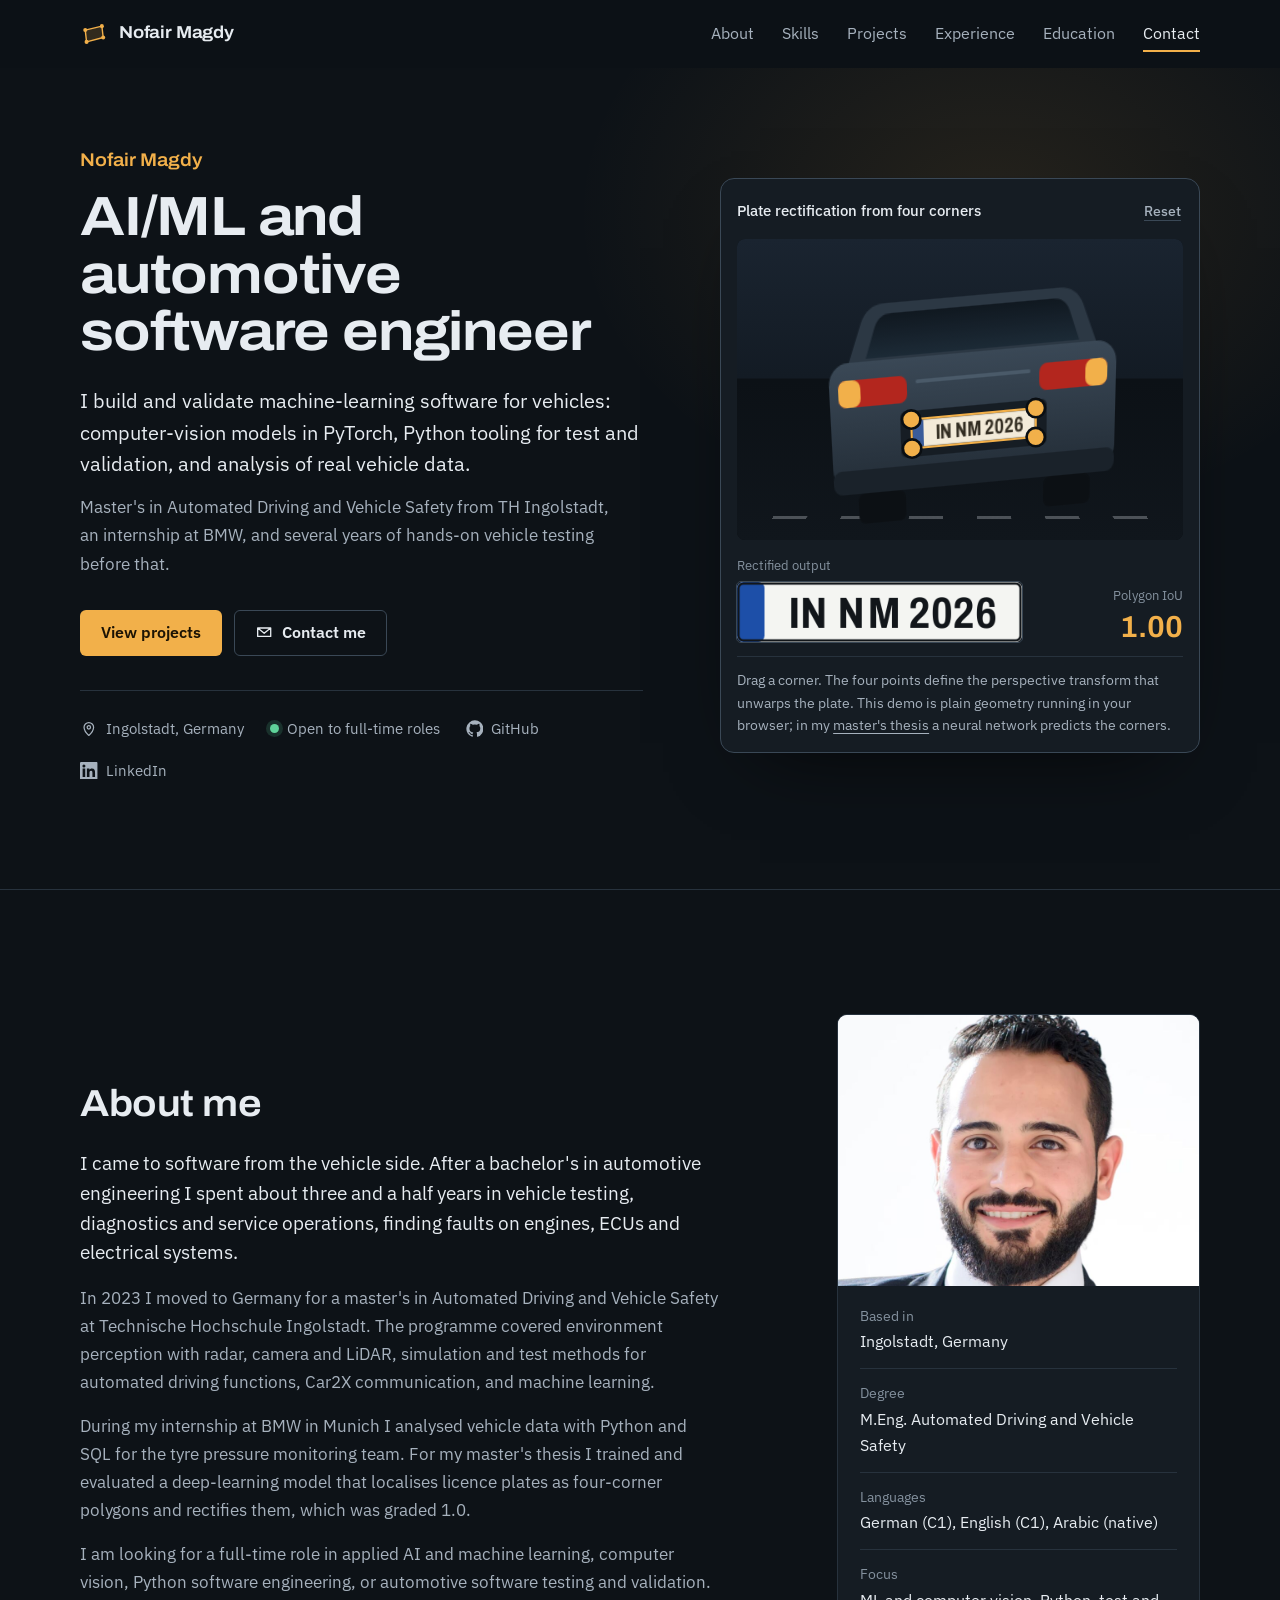
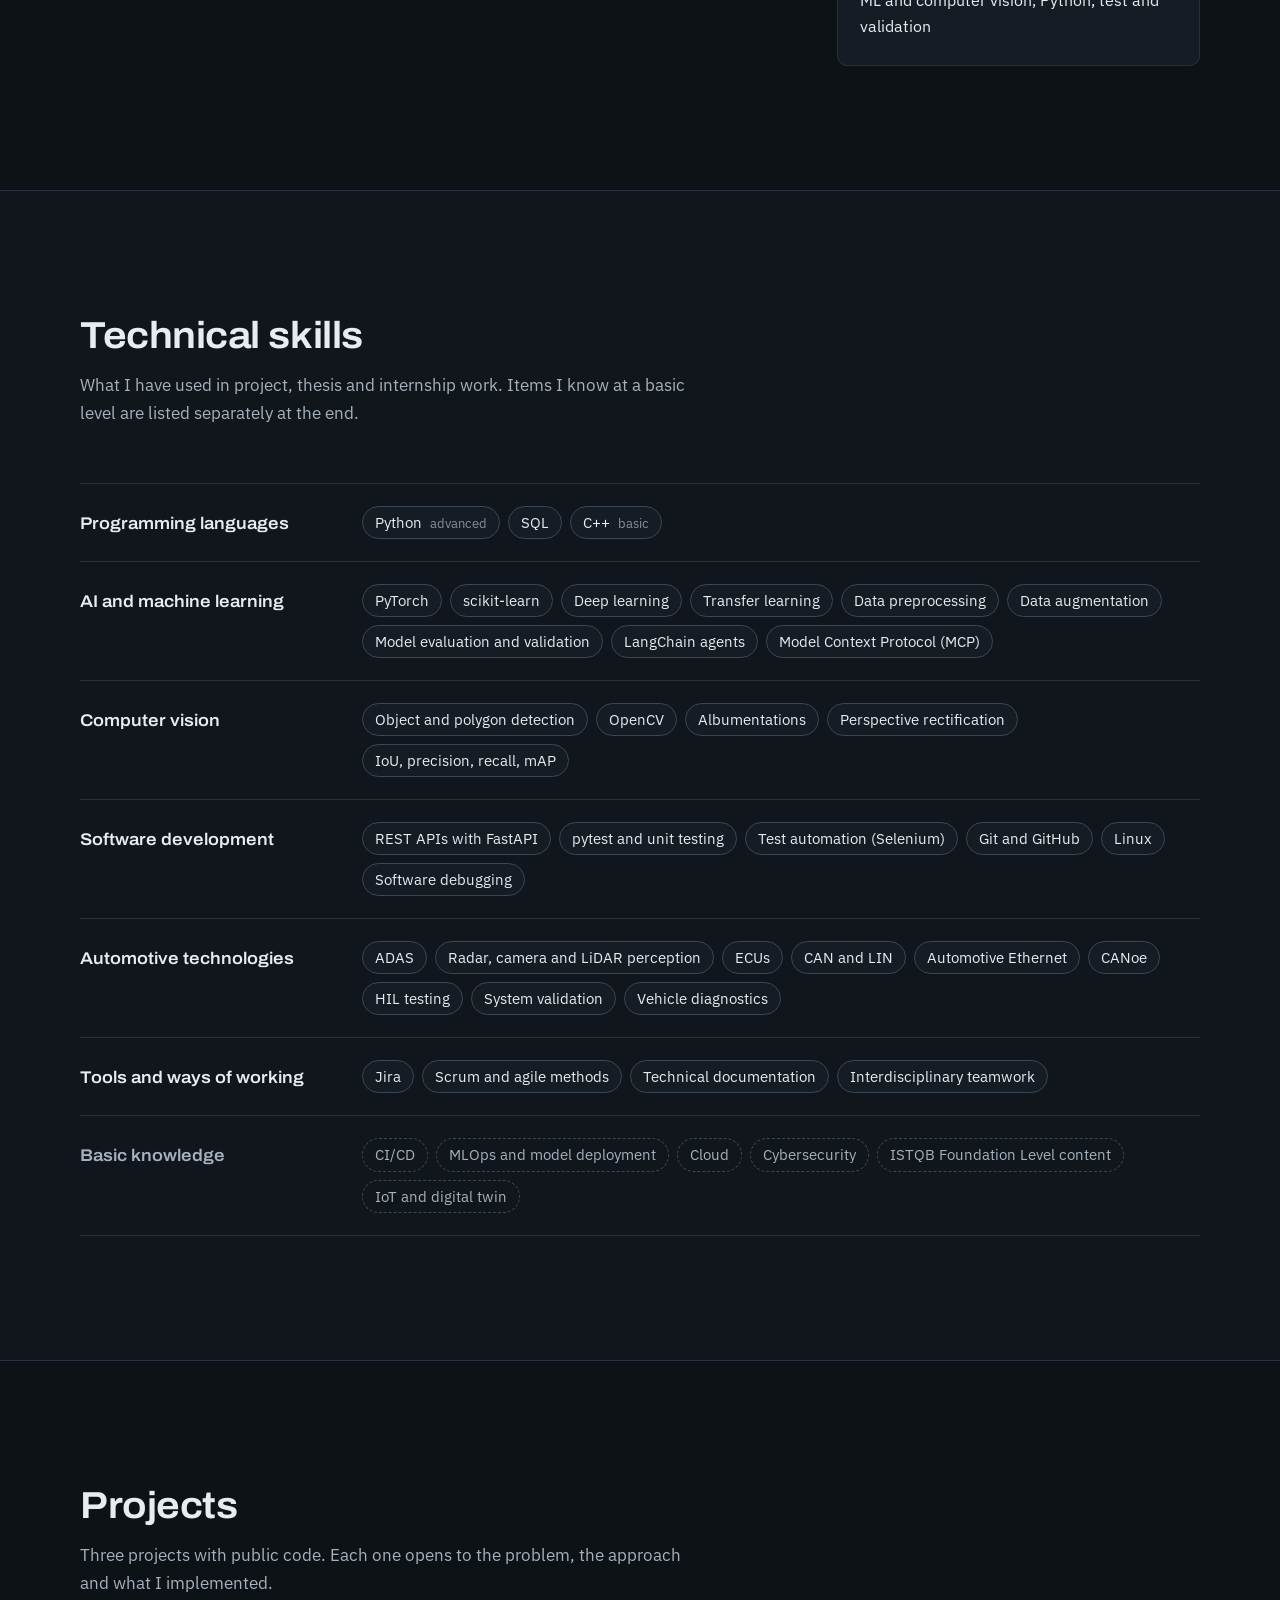
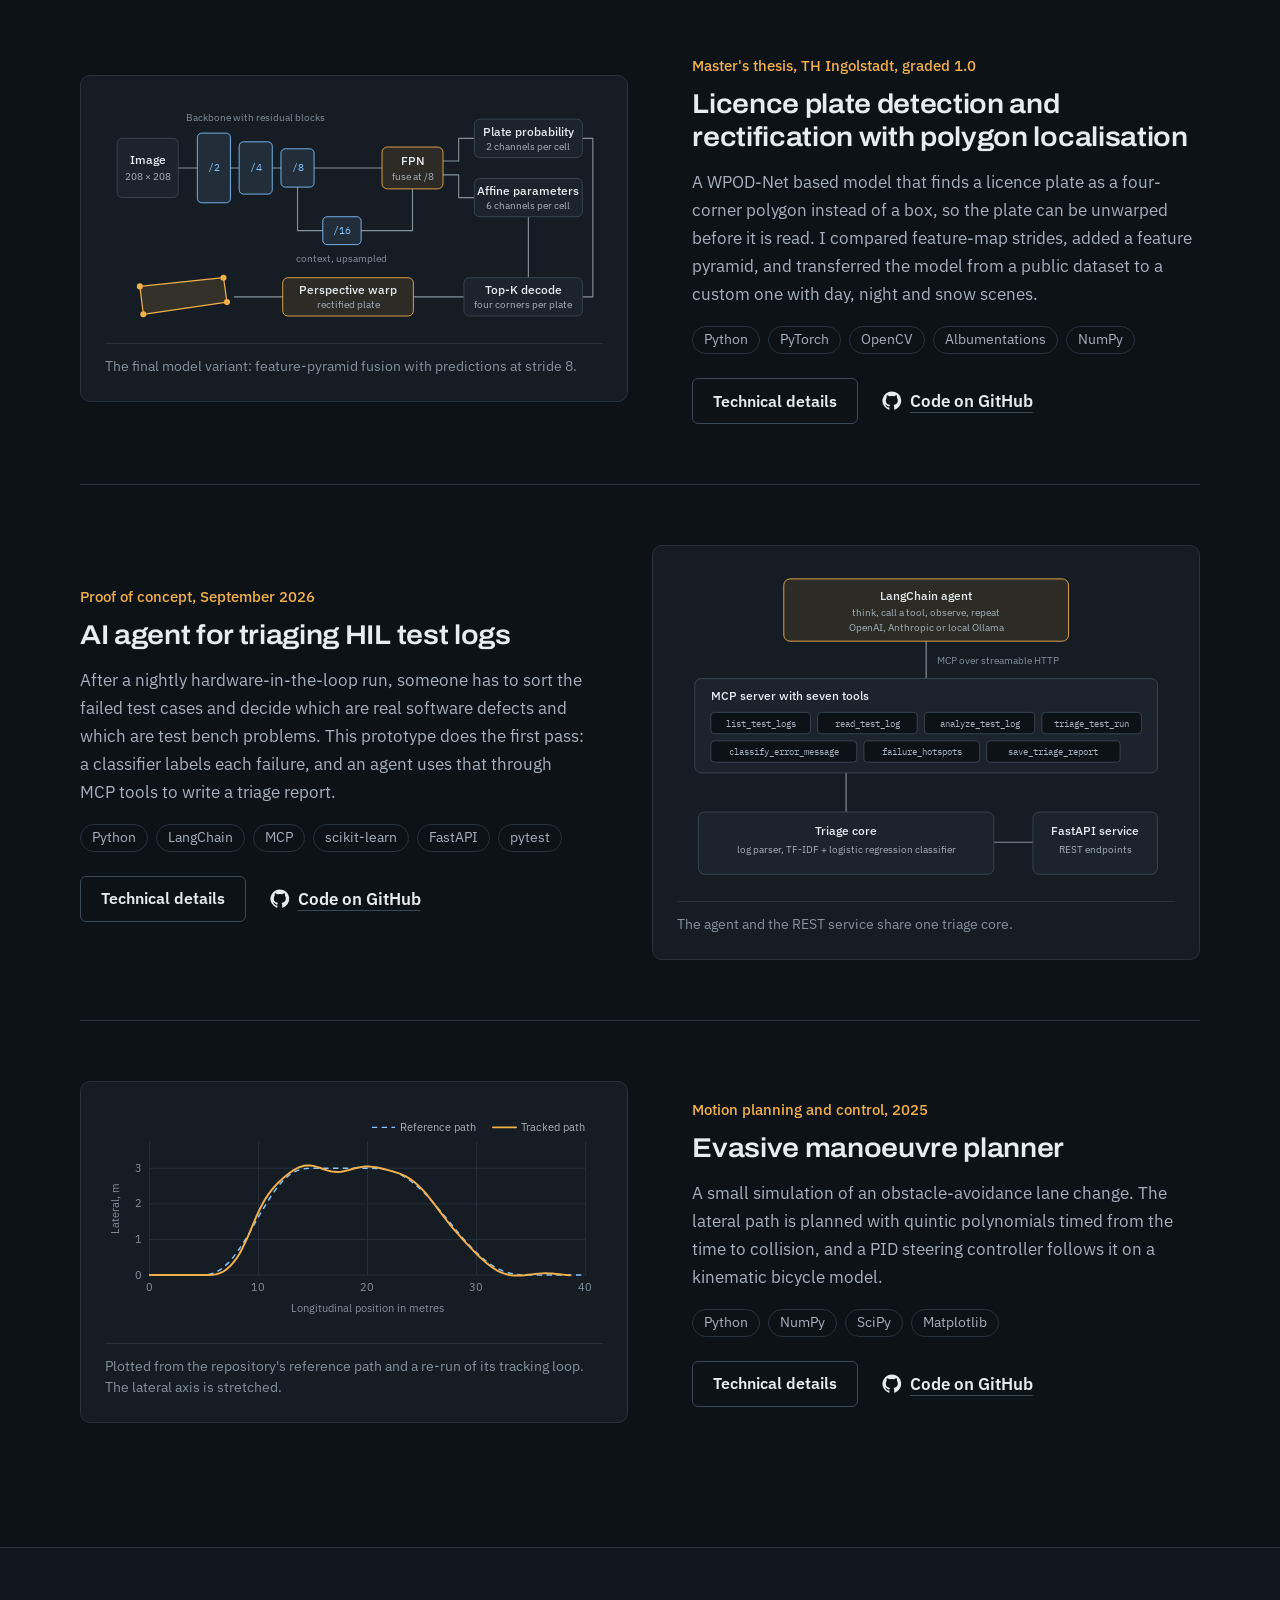
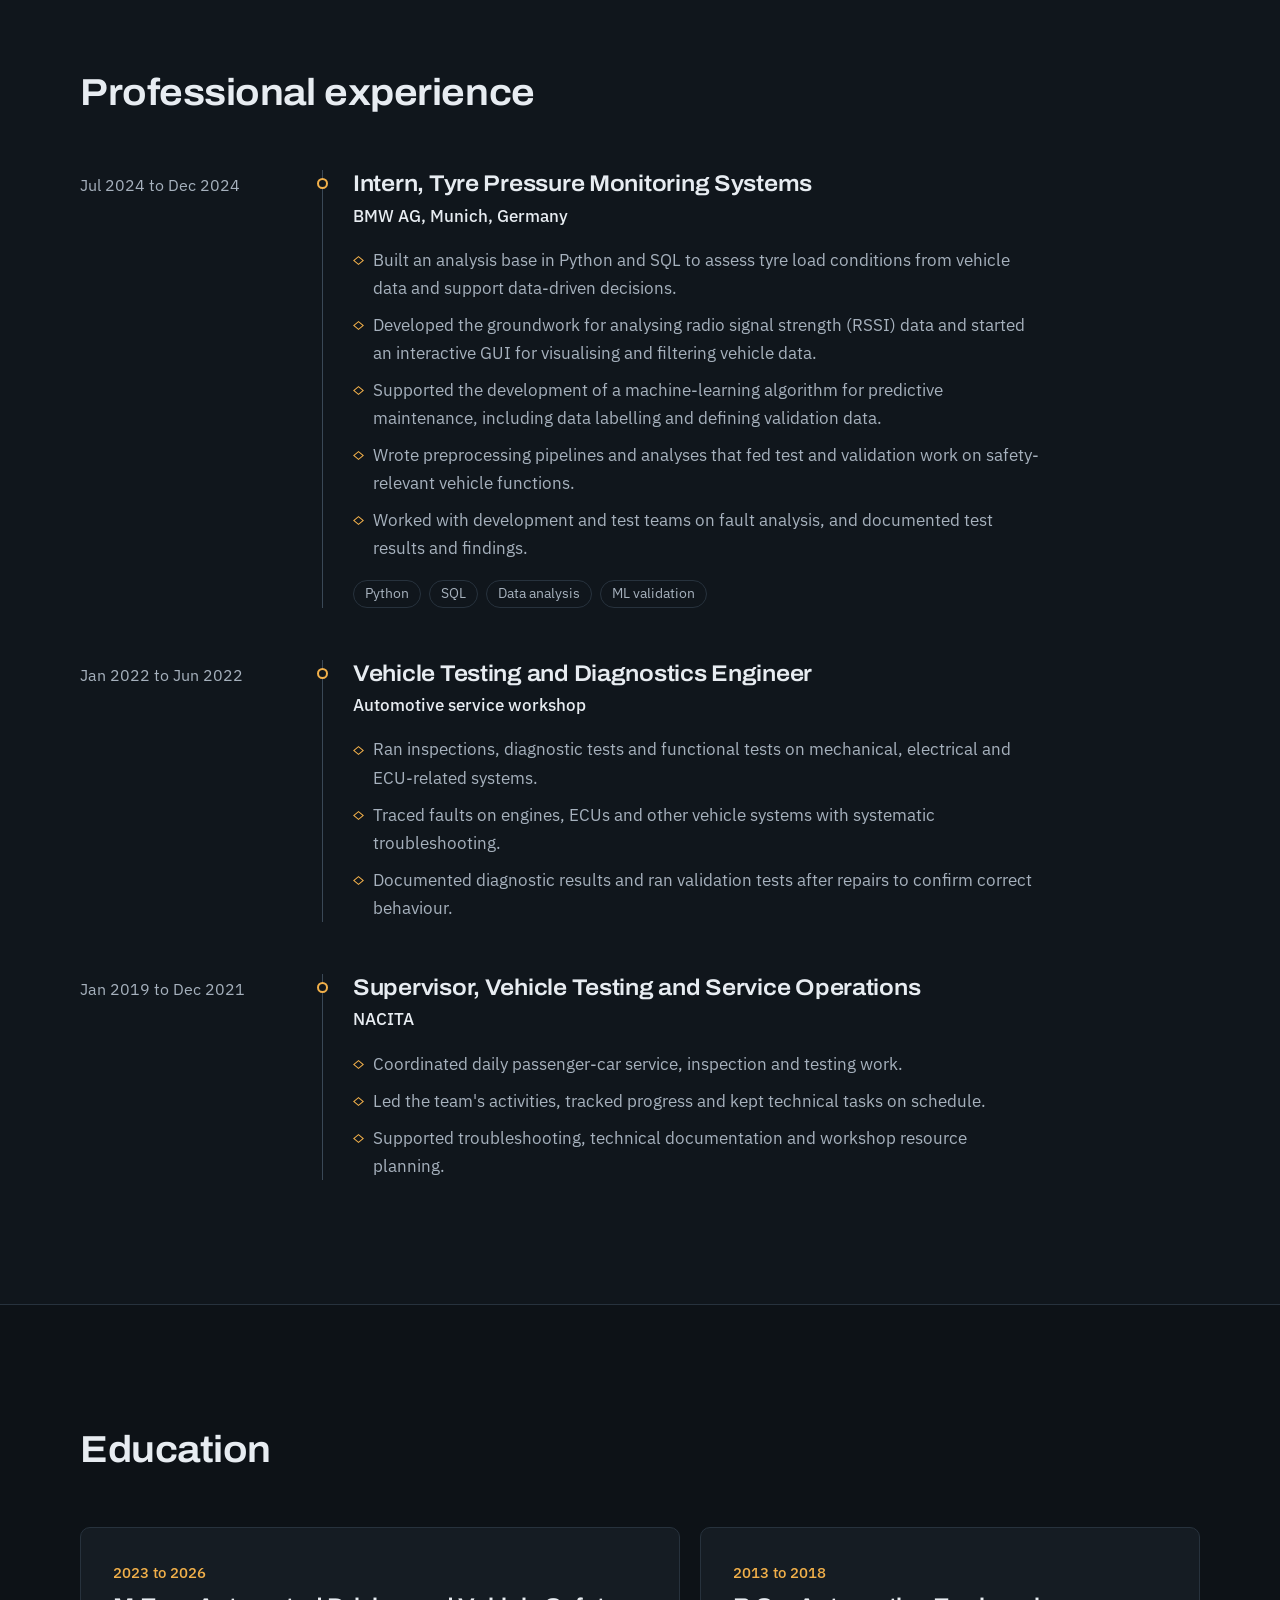
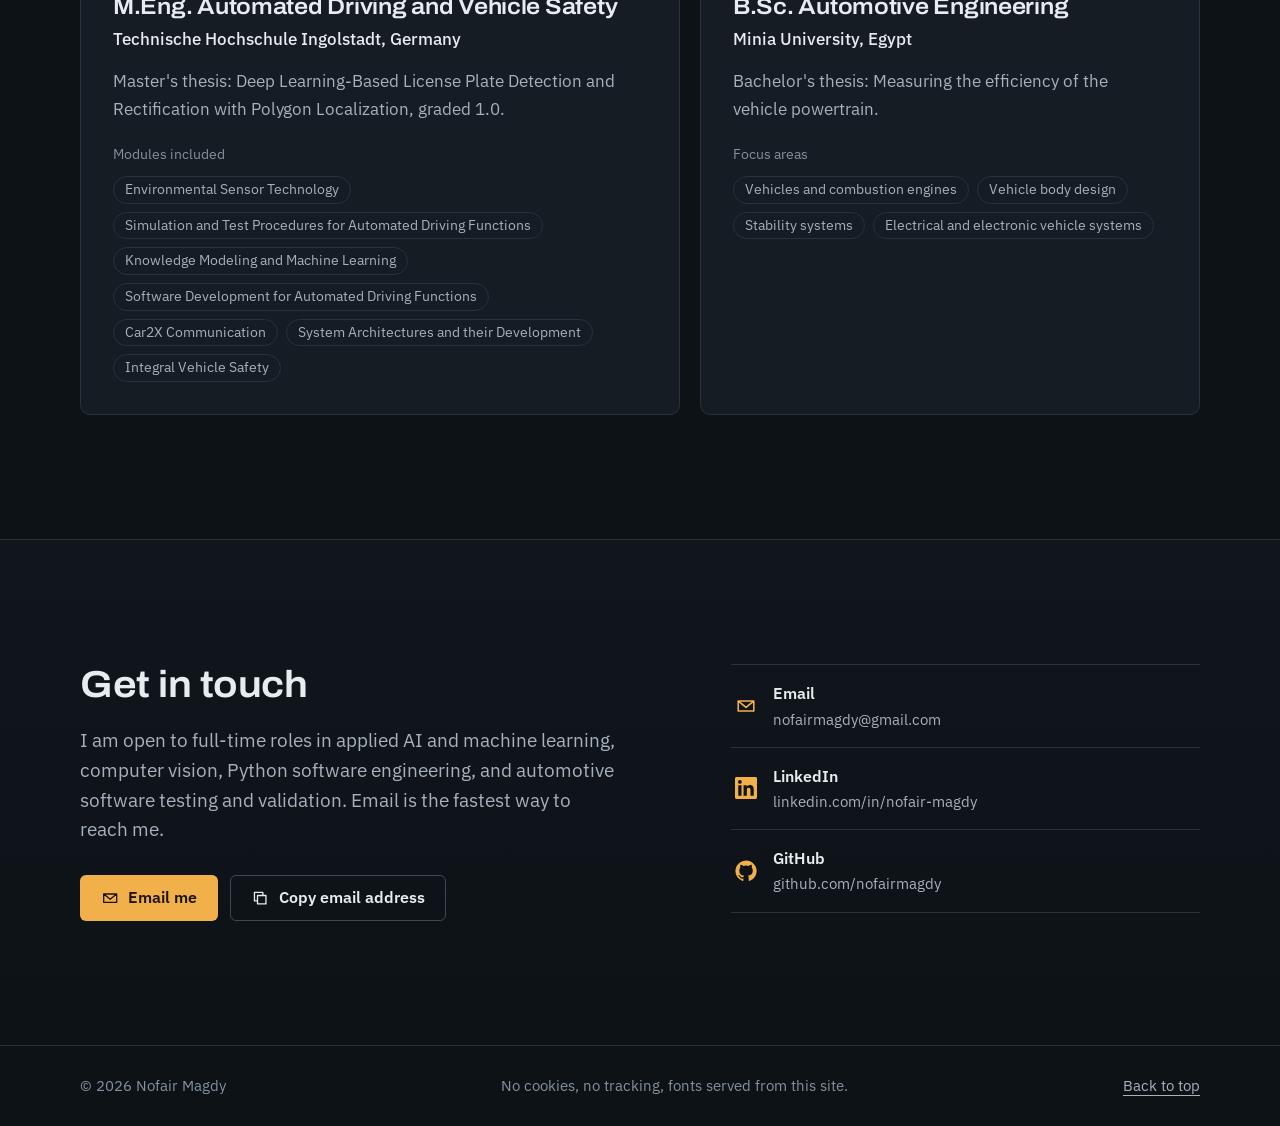
==== index.html @ b48dbd9f "Rebuild portfolio site New design, verified content from CV and project repositories, interactive re" ====
<!doctype html>
<html lang="en">
<head>
  <meta charset="utf-8">
  <meta name="viewport" content="width=device-width, initial-scale=1">
  <title>Nofair Magdy | AI/ML and Automotive Software Engineer</title>
  <meta name="description" content="Portfolio of Nofair Magdy, an AI/ML and automotive software engineer in Ingolstadt, Germany. Computer vision with PyTorch, Python tooling for test and validation, and ADAS background.">
  <meta name="author" content="Nofair Magdy">
  <meta name="theme-color" content="#0d1217">
  <meta name="color-scheme" content="dark">
  <link rel="canonical" href="https://nofairmagdy.github.io/">

  <meta property="og:type" content="website">
  <meta property="og:title" content="Nofair Magdy | AI/ML and Automotive Software Engineer">
  <meta property="og:description" content="Computer vision with PyTorch, Python tooling for test and validation, and an automated-driving master's from TH Ingolstadt.">
  <meta property="og:url" content="https://nofairmagdy.github.io/">
  <meta property="og:image" content="https://nofairmagdy.github.io/assets/img/og.png">
  <meta property="og:image:width" content="1200">
  <meta property="og:image:height" content="630">
  <meta name="twitter:card" content="summary_large_image">

  <link rel="icon" href="assets/img/favicon.svg" type="image/svg+xml">
  <link rel="icon" href="assets/img/favicon-32.png" sizes="32x32" type="image/png">
  <link rel="apple-touch-icon" href="assets/img/apple-touch-icon.png">
  <link rel="manifest" href="site.webmanifest">

  <link rel="preload" href="assets/fonts/archivo-var.woff2" as="font" type="font/woff2" crossorigin>
  <link rel="preload" href="assets/fonts/plex-sans-400.woff2" as="font" type="font/woff2" crossorigin>
  <link rel="stylesheet" href="assets/css/styles.css">

  <script type="application/ld+json">
  {
    "@context": "https://schema.org",
    "@type": "Person",
    "name": "Nofair Magdy",
    "jobTitle": "AI/ML and Automotive Software Engineer",
    "url": "https://nofairmagdy.github.io/",
    "email": "mailto:nofairmagdy@gmail.com",
    "address": { "@type": "PostalAddress", "addressLocality": "Ingolstadt", "addressCountry": "DE" },
    "sameAs": ["https://github.com/nofairmagdy", "https://www.linkedin.com/in/nofair-magdy"],
    "alumniOf": [
      { "@type": "CollegeOrUniversity", "name": "Technische Hochschule Ingolstadt" },
      { "@type": "CollegeOrUniversity", "name": "Minia University" }
    ],
    "knowsAbout": ["Machine learning", "Deep learning", "Computer vision", "PyTorch", "Python", "ADAS", "Automotive software testing", "HIL testing"]
  }
  </script>
</head>
<body>
  <a class="skip-link" href="#main">Skip to content</a>

  <!-- Icon sprite -->
  <svg width="0" height="0" class="sprite" aria-hidden="true" focusable="false">
    <symbol id="i-github" viewBox="0 0 24 24"><path fill="currentColor" d="M12 .5a11.5 11.5 0 0 0-3.64 22.41c.58.1.79-.25.79-.56v-2.15c-3.2.7-3.88-1.37-3.88-1.37-.52-1.33-1.28-1.68-1.28-1.68-1.05-.72.08-.7.08-.7 1.16.08 1.77 1.19 1.77 1.19 1.03 1.77 2.7 1.26 3.36.96.1-.75.4-1.26.73-1.55-2.55-.29-5.24-1.28-5.24-5.68 0-1.26.45-2.28 1.19-3.09-.12-.29-.52-1.46.11-3.05 0 0 .97-.31 3.17 1.18a11 11 0 0 1 5.78 0c2.2-1.49 3.17-1.18 3.17-1.18.63 1.59.23 2.76.11 3.05.74.81 1.19 1.83 1.19 3.09 0 4.41-2.69 5.38-5.25 5.67.41.36.78 1.06.78 2.14v3.17c0 .31.21.67.8.56A11.5 11.5 0 0 0 12 .5Z"/></symbol>
    <symbol id="i-linkedin" viewBox="0 0 24 24"><path fill="currentColor" d="M20.45 20.45h-3.56v-5.57c0-1.33-.02-3.04-1.85-3.04-1.85 0-2.14 1.45-2.14 2.94v5.67H9.35V9h3.41v1.56h.05c.48-.9 1.64-1.85 3.37-1.85 3.6 0 4.27 2.37 4.27 5.46v6.28ZM5.34 7.43a2.06 2.06 0 1 1 0-4.13 2.06 2.06 0 0 1 0 4.13ZM7.12 20.45H3.56V9h3.56v11.45ZM22.22 0H1.77C.79 0 0 .77 0 1.73v20.54C0 23.23.79 24 1.77 24h20.45c.98 0 1.78-.77 1.78-1.73V1.73C24 .77 23.2 0 22.22 0Z"/></symbol>
    <symbol id="i-mail" viewBox="0 0 24 24"><path fill="none" stroke="currentColor" stroke-width="1.7" stroke-linecap="round" stroke-linejoin="round" d="M3.5 6.5h17v11h-17zM4 7l8 6.5L20 7"/></symbol>
    <symbol id="i-download" viewBox="0 0 24 24"><path fill="none" stroke="currentColor" stroke-width="1.8" stroke-linecap="round" stroke-linejoin="round" d="M12 4v11m0 0-4.5-4.5M12 15l4.5-4.5M5 19.5h14"/></symbol>
    <symbol id="i-external" viewBox="0 0 24 24"><path fill="none" stroke="currentColor" stroke-width="1.8" stroke-linecap="round" stroke-linejoin="round" d="M14 5h5v5M19 5l-8.5 8.5M17.5 14v4.5h-12v-12H10"/></symbol>
    <symbol id="i-close" viewBox="0 0 24 24"><path fill="none" stroke="currentColor" stroke-width="1.8" stroke-linecap="round" d="M6 6l12 12M18 6 6 18"/></symbol>
    <symbol id="i-copy" viewBox="0 0 24 24"><path fill="none" stroke="currentColor" stroke-width="1.7" stroke-linejoin="round" d="M8.5 8.5h11v11h-11zM15.5 8.5v-4h-11v11h4"/></symbol>
    <symbol id="i-pin" viewBox="0 0 24 24"><path fill="none" stroke="currentColor" stroke-width="1.7" stroke-linejoin="round" d="M12 21s6.5-5.6 6.5-11a6.5 6.5 0 0 0-13 0c0 5.4 6.5 11 6.5 11Z"/><circle cx="12" cy="10" r="2.3" fill="none" stroke="currentColor" stroke-width="1.7"/></symbol>
  </svg>

  <header class="site-header" id="top">
    <div class="wrap header-inner">
      <a class="brand" href="#top" aria-label="Nofair Magdy, back to top">
        <svg class="brand-mark" viewBox="0 0 32 32" aria-hidden="true"><path d="M6 11.5 25 7l1.5 13L7.5 25z" fill="rgba(242,176,74,.16)" stroke="#f2b04a" stroke-width="1.6" stroke-linejoin="round"/><g fill="#f2b04a"><circle cx="6" cy="11.5" r="2.3"/><circle cx="25" cy="7" r="2.3"/><circle cx="26.5" cy="20" r="2.3"/><circle cx="7.5" cy="25" r="2.3"/></g></svg>
        <span>Nofair Magdy</span>
      </a>
      <button class="nav-toggle" id="navToggle" aria-expanded="false" aria-controls="siteNav">
        <span class="nav-toggle-bars" aria-hidden="true"><i></i><i></i><i></i></span>
        <span class="visually-hidden">Menu</span>
      </button>
      <nav class="site-nav" id="siteNav" aria-label="Main">
        <a href="#about">About</a>
        <a href="#skills">Skills</a>
        <a href="#projects">Projects</a>
        <a href="#experience">Experience</a>
        <a href="#education">Education</a>
        <a href="#contact">Contact</a>
        <!-- CV download: add the PDF to assets/cv/ and delete the word "hidden" -->
        <a class="btn btn-small btn-ghost nav-cv" href="assets/cv/Nofair_Magdy_CV_EN.pdf" download hidden>
          <svg class="icon" aria-hidden="true"><use href="#i-download"/></svg>CV
        </a>
      </nav>
    </div>
  </header>

  <main id="main">

    <!-- ============================ HERO ============================ -->
    <section class="hero">
      <div class="wrap hero-grid">
        <div class="hero-copy">
          <p class="hero-name">Nofair Magdy</p>
          <h1>AI/ML and automotive software engineer</h1>
          <p class="hero-lead">I build and validate machine-learning software for vehicles: computer-vision models in PyTorch, Python tooling for test and validation, and analysis of real vehicle data.</p>
          <p class="hero-sub">Master's in Automated Driving and Vehicle Safety from TH Ingolstadt, an internship at BMW, and several years of hands-on vehicle testing before that.</p>
          <div class="hero-actions">
            <a class="btn btn-primary" href="#projects">View projects</a>
            <a class="btn btn-ghost" href="#contact">
              <svg class="icon" aria-hidden="true"><use href="#i-mail"/></svg>Contact me
            </a>
            <!-- CV download: add the PDF to assets/cv/ and delete the word "hidden" -->
            <a class="btn btn-ghost" href="assets/cv/Nofair_Magdy_CV_EN.pdf" download hidden>
              <svg class="icon" aria-hidden="true"><use href="#i-download"/></svg>Download CV
            </a>
          </div>
          <ul class="hero-meta">
            <li><svg class="icon" aria-hidden="true"><use href="#i-pin"/></svg>Ingolstadt, Germany</li>
            <li><span class="status-dot" aria-hidden="true"></span>Open to full-time roles</li>
            <li><a href="https://github.com/nofairmagdy" target="_blank" rel="noopener"><svg class="icon" aria-hidden="true"><use href="#i-github"/></svg>GitHub</a></li>
            <li><a href="https://www.linkedin.com/in/nofair-magdy" target="_blank" rel="noopener"><svg class="icon" aria-hidden="true"><use href="#i-linkedin"/></svg>LinkedIn</a></li>
          </ul>
        </div>

        <!-- Interactive perspective-rectification demo (assets/js/rectifier.js) -->
        <figure class="rectifier" id="rectifier" aria-labelledby="rectifierTitle">
          <div class="rectifier-head">
            <span id="rectifierTitle">Plate rectification from four corners</span>
            <button class="link-button" id="rectReset" type="button">Reset</button>
          </div>
          <div class="rect-stage" id="rectStage">
            <div class="rect-canvas" id="rectCanvas">
              <div class="rect-road" aria-hidden="true"></div>
              <div class="rect-car" id="rectCar" aria-hidden="true">
                <svg viewBox="0 0 340 230" width="340" height="230">
                  <defs>
                    <linearGradient id="carBody" x1="0" y1="0" x2="0" y2="1"><stop offset="0" stop-color="#3a4856"/><stop offset="1" stop-color="#232d37"/></linearGradient>
                    <linearGradient id="carGlass" x1="0" y1="0" x2="0" y2="1"><stop offset="0" stop-color="#101820"/><stop offset="1" stop-color="#1c2a36"/></linearGradient>
                  </defs>
                  <path d="M92 34h156c10 0 17 5 21 14l13 32H58l13-32c4-9 11-14 21-14Z" fill="#2c3844"/>
                  <path d="M98 42h144c7 0 12 3 15 10l9 24H74l9-24c3-7 8-10 15-10Z" fill="url(#carGlass)"/>
                  <rect x="40" y="78" width="260" height="104" rx="18" fill="url(#carBody)"/>
                  <rect x="48" y="92" width="62" height="22" rx="7" fill="#b3261e"/>
                  <rect x="230" y="92" width="62" height="22" rx="7" fill="#b3261e"/>
                  <rect x="48" y="92" width="20" height="22" rx="7" fill="#f2b04a"/>
                  <rect x="272" y="92" width="20" height="22" rx="7" fill="#f2b04a"/>
                  <rect x="118" y="96" width="104" height="3" rx="1.5" fill="#4a5a69"/>
                  <rect x="103" y="121" width="134" height="38" rx="5" fill="#161d24"/>
                  <!-- plate: x 113..227, y 128..152 -->
                  <rect x="113" y="128" width="114" height="24" rx="2.5" fill="#f4f5f2"/>
                  <rect x="113" y="128" width="11" height="24" rx="2.5" fill="#1d4fa8"/>
                  <rect x="113.6" y="128.6" width="112.8" height="22.8" rx="2" fill="none" stroke="#12161a" stroke-width=".9"/>
                  <text x="175.5" y="146.2" text-anchor="middle" class="plate-text">IN NM 2026</text>
                  <rect x="40" y="166" width="260" height="20" rx="8" fill="#1a222a"/>
                  <rect x="62" y="186" width="44" height="26" rx="6" fill="#0c1014"/>
                  <rect x="234" y="186" width="44" height="26" rx="6" fill="#0c1014"/>
                </svg>
              </div>
              <svg class="rect-overlay" viewBox="0 0 340 230" width="340" height="230" aria-hidden="true">
                <polygon id="rectPoly" points=""/>
              </svg>
              <button class="rect-handle" type="button" data-i="0" aria-label="Top-left corner. Drag, or use the arrow keys."></button>
              <button class="rect-handle" type="button" data-i="1" aria-label="Top-right corner. Drag, or use the arrow keys."></button>
              <button class="rect-handle" type="button" data-i="2" aria-label="Bottom-right corner. Drag, or use the arrow keys."></button>
              <button class="rect-handle" type="button" data-i="3" aria-label="Bottom-left corner. Drag, or use the arrow keys."></button>
            </div>
          </div>
          <div class="rect-result">
            <div class="rect-out-wrap">
              <span class="rect-label">Rectified output</span>
              <div class="rect-out-stage" id="rectOutStage">
                <div class="rect-out" id="rectOut" aria-hidden="true"></div>
              </div>
            </div>
            <div class="rect-iou">
              <span class="rect-label">Polygon IoU</span>
              <output id="rectIou" for="rectStage" aria-live="off">1.00</output>
            </div>
          </div>
          <figcaption>Drag a corner. The four points define the perspective transform that unwarps the plate. This demo is plain geometry running in your browser; in my <a href="#project-wpod">master's thesis</a> a neural network predicts the corners.</figcaption>
        </figure>
      </div>
    </section>

    <!-- ============================ ABOUT ============================ -->
    <section class="section" id="about" aria-labelledby="aboutTitle">
      <div class="wrap about-grid">
        <div class="about-text">
          <h2 id="aboutTitle">About me</h2>
          <p class="lead">I came to software from the vehicle side. After a bachelor's in automotive engineering I spent about three and a half years in vehicle testing, diagnostics and service operations, finding faults on engines, ECUs and electrical systems.</p>
          <p>In 2023 I moved to Germany for a master's in Automated Driving and Vehicle Safety at Technische Hochschule Ingolstadt. The programme covered environment perception with radar, camera and LiDAR, simulation and test methods for automated driving functions, Car2X communication, and machine learning.</p>
          <p>During my internship at BMW in Munich I analysed vehicle data with Python and SQL for the tyre pressure monitoring team. For my master's thesis I trained and evaluated a deep-learning model that localises licence plates as four-corner polygons and rectifies them, which was graded 1.0.</p>
          <p>I am looking for a full-time role in applied AI and machine learning, computer vision, Python software engineering, or automotive software testing and validation.</p>
        </div>
        <aside class="about-card" aria-label="At a glance">
          <img class="portrait" src="assets/img/portrait.jpg" width="440" height="464" alt="Portrait of Nofair Magdy" loading="lazy" decoding="async">
          <dl class="facts">
            <div><dt>Based in</dt><dd>Ingolstadt, Germany</dd></div>
            <div><dt>Degree</dt><dd>M.Eng. Automated Driving and Vehicle Safety</dd></div>
            <div><dt>Languages</dt><dd>German (C1), English (C1), Arabic (native)</dd></div>
            <div><dt>Focus</dt><dd>ML and computer vision, Python, test and validation</dd></div>
          </dl>
        </aside>
      </div>
    </section>

    <!-- ============================ SKILLS ============================ -->
    <section class="section section-alt" id="skills" aria-labelledby="skillsTitle">
      <div class="wrap">
        <div class="section-head">
          <h2 id="skillsTitle">Technical skills</h2>
          <p>What I have used in project, thesis and internship work. Items I know at a basic level are listed separately at the end.</p>
        </div>
        <dl class="skills">
          <div class="skill-row">
            <dt>Programming languages</dt>
            <dd><ul class="tags"><li>Python <small>advanced</small></li><li>SQL</li><li>C++ <small>basic</small></li></ul></dd>
          </div>
          <div class="skill-row">
            <dt>AI and machine learning</dt>
            <dd><ul class="tags"><li>PyTorch</li><li>scikit-learn</li><li>Deep learning</li><li>Transfer learning</li><li>Data preprocessing</li><li>Data augmentation</li><li>Model evaluation and validation</li><li>LangChain agents</li><li>Model Context Protocol (MCP)</li></ul></dd>
          </div>
          <div class="skill-row">
            <dt>Computer vision</dt>
            <dd><ul class="tags"><li>Object and polygon detection</li><li>OpenCV</li><li>Albumentations</li><li>Perspective rectification</li><li>IoU, precision, recall, mAP</li></ul></dd>
          </div>
          <div class="skill-row">
            <dt>Software development</dt>
            <dd><ul class="tags"><li>REST APIs with FastAPI</li><li>pytest and unit testing</li><li>Test automation (Selenium)</li><li>Git and GitHub</li><li>Linux</li><li>Software debugging</li></ul></dd>
          </div>
          <div class="skill-row">
            <dt>Automotive technologies</dt>
            <dd><ul class="tags"><li>ADAS</li><li>Radar, camera and LiDAR perception</li><li>ECUs</li><li>CAN and LIN</li><li>Automotive Ethernet</li><li>CANoe</li><li>HIL testing</li><li>System validation</li><li>Vehicle diagnostics</li></ul></dd>
          </div>
          <div class="skill-row">
            <dt>Tools and ways of working</dt>
            <dd><ul class="tags"><li>Jira</li><li>Scrum and agile methods</li><li>Technical documentation</li><li>Interdisciplinary teamwork</li></ul></dd>
          </div>
          <div class="skill-row skill-row-basic">
            <dt>Basic knowledge</dt>
            <dd><ul class="tags"><li>CI/CD</li><li>MLOps and model deployment</li><li>Cloud</li><li>Cybersecurity</li><li>ISTQB Foundation Level content</li><li>IoT and digital twin</li></ul></dd>
          </div>
        </dl>
      </div>
    </section>

    <!-- ============================ PROJECTS ============================
         To add a project: copy one <article class="project"> block and its
         matching <dialog class="sheet"> at the bottom of this file, then
         change the ids (project-xyz / sheet-xyz) and the text.            -->
    <section class="section" id="projects" aria-labelledby="projectsTitle">
      <div class="wrap">
        <div class="section-head">
          <h2 id="projectsTitle">Projects</h2>
          <p>Three projects with public code. Each one opens to the problem, the approach and what I implemented.</p>
        </div>

        <article class="project" id="project-wpod">
          <figure class="project-figure">
            <div class="diagram-scroll" tabindex="0" role="group" aria-label="Network and pipeline diagram, scrollable">
            <svg class="diagram" viewBox="0 0 572 262" role="img" aria-labelledby="dgWpodTitle dgWpodDesc">
              <title id="dgWpodTitle">Network and pipeline diagram</title>
              <desc id="dgWpodDesc">A 208 by 208 image passes through backbone stages at strides 2, 4, 8 and 16. The stride 16 features are upsampled and fused with the stride 8 features. Two heads predict plate probability and six affine parameters per cell. The best cells are decoded to four corners, and a perspective warp produces the rectified plate.</desc>
              <text x="173" y="24" text-anchor="middle" class="dg-cap">Backbone with residual blocks</text>
              <g class="dg-wire">
                <path d="M84 78h22M144 78h10M192 78h10M240 78h78"/>
                <path d="M221 100v50h29"/>
                <path d="M294 150h59v-48"/>
                <path d="M388 70h18v-26h18M388 86h18v26h18"/>
                <path d="M548 44h12v182h-12"/>
                <path d="M486 134v70"/>
                <path d="M412 226h-58"/>
                <path d="M204 226h-56"/>
              </g>
              <g class="dg-node"><rect x="14" y="44" width="70" height="68" rx="6"/><text x="49" y="74" text-anchor="middle">Image</text><text x="49" y="92" text-anchor="middle" class="dg-sub">208 × 208</text></g>
              <g class="dg-stage">
                <rect x="106" y="38" width="38" height="80" rx="5"/><text x="125" y="82" text-anchor="middle">/2</text>
                <rect x="154" y="48" width="38" height="60" rx="5"/><text x="173" y="82" text-anchor="middle">/4</text>
                <rect x="202" y="56" width="38" height="44" rx="5"/><text x="221" y="82" text-anchor="middle">/8</text>
                <rect x="250" y="134" width="44" height="32" rx="5"/><text x="272" y="154" text-anchor="middle">/16</text>
              </g>
              <text x="272" y="186" text-anchor="middle" class="dg-cap">context, upsampled</text>
              <g class="dg-node dg-accent"><rect x="318" y="54" width="70" height="48" rx="6"/><text x="353" y="75" text-anchor="middle">FPN</text><text x="353" y="92" text-anchor="middle" class="dg-sub">fuse at /8</text></g>
              <g class="dg-node"><rect x="424" y="22" width="124" height="44" rx="6"/><text x="486" y="41" text-anchor="middle">Plate probability</text><text x="486" y="57" text-anchor="middle" class="dg-sub">2 channels per cell</text></g>
              <g class="dg-node"><rect x="424" y="90" width="124" height="44" rx="6"/><text x="486" y="109" text-anchor="middle">Affine parameters</text><text x="486" y="125" text-anchor="middle" class="dg-sub">6 channels per cell</text></g>
              <g class="dg-node"><rect x="412" y="204" width="136" height="44" rx="6"/><text x="480" y="223" text-anchor="middle">Top-K decode</text><text x="480" y="239" text-anchor="middle" class="dg-sub">four corners per plate</text></g>
              <g class="dg-node dg-accent"><rect x="204" y="204" width="150" height="44" rx="6"/><text x="279" y="223" text-anchor="middle">Perspective warp</text><text x="279" y="239" text-anchor="middle" class="dg-sub">rectified plate</text></g>
              <g class="dg-plate"><path d="M40 214l96-10 4 28-96 14z"/><circle cx="40" cy="214" r="3.5"/><circle cx="136" cy="204" r="3.5"/><circle cx="140" cy="232" r="3.5"/><circle cx="44" cy="246" r="3.5"/></g>
            </svg>
            </div>
            <figcaption>The final model variant: feature-pyramid fusion with predictions at stride 8.</figcaption>
          </figure>
          <div class="project-body">
            <p class="project-kind">Master's thesis, TH Ingolstadt, graded 1.0</p>
            <h3>Licence plate detection and rectification with polygon localisation</h3>
            <p>A WPOD-Net based model that finds a licence plate as a four-corner polygon instead of a box, so the plate can be unwarped before it is read. I compared feature-map strides, added a feature pyramid, and transferred the model from a public dataset to a custom one with day, night and snow scenes.</p>
            <ul class="tags tags-quiet" aria-label="Technologies"><li>Python</li><li>PyTorch</li><li>OpenCV</li><li>Albumentations</li><li>NumPy</li></ul>
            <div class="project-actions">
              <button class="btn btn-ghost" type="button" data-sheet="sheet-wpod" aria-haspopup="dialog">Technical details</button>
              <a class="text-link" href="https://github.com/nofairmagdy/wpod-polygon-lp-detection" target="_blank" rel="noopener"><svg class="icon" aria-hidden="true"><use href="#i-github"/></svg>Code on GitHub<span class="visually-hidden"> (opens in a new tab)</span></a>
            </div>
          </div>
        </article>

        <article class="project project-flip" id="project-triage">
          <figure class="project-figure">
            <div class="diagram-scroll" tabindex="0" role="group" aria-label="Architecture diagram, scrollable">
            <svg class="diagram" viewBox="0 0 560 356" role="img" aria-labelledby="dgTriTitle dgTriDesc">
              <title id="dgTriTitle">Architecture diagram</title>
              <desc id="dgTriDesc">A LangChain agent talks to an MCP server over streamable HTTP. The MCP server exposes seven triage tools. Both the MCP server and a FastAPI service call the same triage core, which parses logs and runs a scikit-learn classifier.</desc>
              <g class="dg-wire"><path d="M280 80v42"/><path d="M190 228v44"/><path d="M400 306h-44"/></g>
              <g class="dg-node dg-accent"><rect x="120" y="10" width="320" height="70" rx="7"/><text x="280" y="34" text-anchor="middle">LangChain agent</text><text x="280" y="52" text-anchor="middle" class="dg-sub">think, call a tool, observe, repeat</text><text x="280" y="68" text-anchor="middle" class="dg-sub">OpenAI, Anthropic or local Ollama</text></g>
              <text x="292" y="106" class="dg-cap">MCP over streamable HTTP</text>
              <g class="dg-node"><rect x="20" y="122" width="520" height="106" rx="7"/><text x="38" y="146">MCP server with seven tools</text></g>
              <g class="dg-chip">
                <rect x="38" y="160" width="112" height="24" rx="4"/><text x="94" y="176" text-anchor="middle">list_test_logs</text>
                <rect x="158" y="160" width="112" height="24" rx="4"/><text x="214" y="176" text-anchor="middle">read_test_log</text>
                <rect x="278" y="160" width="124" height="24" rx="4"/><text x="340" y="176" text-anchor="middle">analyze_test_log</text>
                <rect x="410" y="160" width="112" height="24" rx="4"/><text x="466" y="176" text-anchor="middle">triage_test_run</text>
                <rect x="38" y="192" width="164" height="24" rx="4"/><text x="120" y="208" text-anchor="middle">classify_error_message</text>
                <rect x="210" y="192" width="130" height="24" rx="4"/><text x="275" y="208" text-anchor="middle">failure_hotspots</text>
                <rect x="348" y="192" width="150" height="24" rx="4"/><text x="423" y="208" text-anchor="middle">save_triage_report</text>
              </g>
              <g class="dg-node"><rect x="24" y="272" width="332" height="70" rx="7"/><text x="190" y="298" text-anchor="middle">Triage core</text><text x="190" y="318" text-anchor="middle" class="dg-sub">log parser, TF-IDF + logistic regression classifier</text></g>
              <g class="dg-node"><rect x="400" y="272" width="140" height="70" rx="7"/><text x="470" y="298" text-anchor="middle">FastAPI service</text><text x="470" y="318" text-anchor="middle" class="dg-sub">REST endpoints</text></g>
            </svg>
            </div>
            <figcaption>The agent and the REST service share one triage core.</figcaption>
          </figure>
          <div class="project-body">
            <p class="project-kind">Proof of concept, September 2026</p>
            <h3>AI agent for triaging HIL test logs</h3>
            <p>After a nightly hardware-in-the-loop run, someone has to sort the failed test cases and decide which are real software defects and which are test bench problems. This prototype does the first pass: a classifier labels each failure, and an agent uses that through MCP tools to write a triage report.</p>
            <ul class="tags tags-quiet" aria-label="Technologies"><li>Python</li><li>LangChain</li><li>MCP</li><li>scikit-learn</li><li>FastAPI</li><li>pytest</li></ul>
            <div class="project-actions">
              <button class="btn btn-ghost" type="button" data-sheet="sheet-triage" aria-haspopup="dialog">Technical details</button>
              <a class="text-link" href="https://github.com/nofairmagdy/log-triage-agent" target="_blank" rel="noopener"><svg class="icon" aria-hidden="true"><use href="#i-github"/></svg>Code on GitHub<span class="visually-hidden"> (opens in a new tab)</span></a>
            </div>
          </div>
        </article>

        <article class="project" id="project-evasive">
          <figure class="project-figure">
            <div class="diagram-scroll diagram-scroll-plot" tabindex="0" role="group" aria-label="Path plot, scrollable">
            <svg class="diagram plot" viewBox="0 0 560 250" role="img" aria-labelledby="dgEvTitle dgEvDesc">
              <title id="dgEvTitle">Planned and tracked path</title>
              <desc id="dgEvDesc">A top-down plot over 40 metres. The reference path moves 3 metres sideways, holds, and returns to the original lane. The tracked path of the simulated vehicle follows it closely.</desc>
              <g class="plot-grid">
                <path d="M50 190h490M50 150h490M50 110h490M50 70h490"/>
                <path d="M50 40v150M172.5 40v150M295 40v150M417.5 40v150M540 40v150"/>
              </g>
              <g class="plot-axis">
                <text x="42" y="194" text-anchor="end">0</text><text x="42" y="154" text-anchor="end">1</text><text x="42" y="114" text-anchor="end">2</text><text x="42" y="74" text-anchor="end">3</text>
                <text x="50" y="208" text-anchor="middle">0</text><text x="172.5" y="208" text-anchor="middle">10</text><text x="295" y="208" text-anchor="middle">20</text><text x="417.5" y="208" text-anchor="middle">30</text><text x="540" y="208" text-anchor="middle">40</text>
                <text x="295" y="232" text-anchor="middle">Longitudinal position in metres</text>
                <text x="16" y="115" text-anchor="middle" transform="rotate(-90 16 115)">Lateral, m</text>
              </g>
              <path class="plot-ref" d="M50.0 190.0 L54.9 190.0 L59.8 190.0 L64.7 190.0 L69.6 190.0 L74.5 190.0 L79.4 190.0 L84.3 190.0 L89.2 190.0 L94.1 190.0 L99.0 190.0 L103.9 190.0 L108.8 190.0 L113.7 189.7 L118.6 188.8 L123.5 187.2 L128.4 184.7 L133.3 181.2 L138.2 176.6 L143.1 171.2 L148.0 164.8 L152.9 157.7 L157.8 149.9 L162.7 141.7 L167.6 133.2 L172.5 124.6 L177.4 116.2 L182.3 108.1 L187.2 100.5 L192.1 93.5 L197.0 87.4 L201.9 82.1 L206.8 77.8 L211.7 74.6 L216.6 72.3 L221.5 70.9 L226.4 70.2 L231.3 70.0 L236.2 70.0 L241.1 70.0 L246.0 70.0 L250.9 70.0 L255.8 70.0 L260.7 70.0 L265.6 70.0 L270.5 70.0 L275.4 70.0 L280.3 70.0 L285.2 70.0 L290.1 70.0 L295.0 70.0 L299.9 70.0 L304.8 70.2 L309.7 70.6 L314.6 71.2 L319.5 72.3 L324.4 73.8 L329.3 75.8 L334.2 78.2 L339.1 81.2 L344.0 84.6 L348.9 88.5 L353.8 92.9 L358.7 97.6 L363.6 102.7 L368.5 108.1 L373.4 113.7 L378.3 119.6 L383.2 125.5 L388.1 131.5 L393.0 137.5 L397.9 143.4 L402.8 149.1 L407.7 154.6 L412.6 159.9 L417.5 164.8 L422.4 169.4 L427.3 173.5 L432.2 177.2 L437.1 180.4 L442.0 183.0 L446.9 185.3 L451.8 187.0 L456.7 188.3 L461.6 189.2 L466.5 189.7 L471.4 189.9 L476.3 190.0 L481.2 190.0 L486.1 190.0 L491.0 190.0 L495.9 190.0 L500.8 190.0 L505.7 190.0 L510.6 190.0 L515.5 190.0 L520.4 190.0 L525.3 190.0 L530.2 190.0 L535.1 190.0 L540.0 190.0"/>
              <path class="plot-trk" d="M50.5 190.0 L54.4 190.0 L58.3 190.0 L62.2 190.0 L66.2 190.0 L70.1 190.0 L74.0 190.0 L77.9 190.0 L81.8 190.0 L85.8 190.0 L89.7 190.0 L93.6 190.0 L97.5 190.0 L101.5 190.0 L105.4 190.0 L109.3 190.0 L113.2 190.0 L117.1 189.9 L121.0 189.6 L125.0 189.0 L128.9 187.9 L132.8 186.1 L136.6 183.5 L140.4 180.2 L144.1 176.1 L147.8 171.3 L151.3 165.8 L154.6 159.5 L157.9 152.6 L161.2 145.3 L164.4 137.8 L167.5 130.2 L170.8 122.8 L174.0 115.8 L177.4 109.4 L180.8 103.5 L184.4 98.2 L188.1 93.4 L191.7 89.2 L195.5 85.4 L199.3 81.9 L203.1 78.6 L206.9 75.6 L210.7 73.0 L214.6 70.6 L218.4 68.8 L222.4 67.5 L226.3 66.8 L230.2 66.8 L234.1 67.3 L238.0 68.4 L242.0 69.7 L245.8 71.1 L249.7 72.4 L253.6 73.4 L257.5 74.0 L261.4 74.1 L265.4 73.8 L269.3 73.1 L273.2 72.2 L277.1 71.1 L281.0 70.0 L285.0 69.1 L288.9 68.4 L292.8 68.1 L296.7 68.1 L300.6 68.4 L304.6 68.9 L308.5 69.7 L312.3 70.5 L316.2 71.5 L320.1 72.6 L324.0 73.7 L328.0 74.9 L331.9 76.3 L335.8 78.0 L339.6 80.0 L343.5 82.4 L347.3 85.1 L351.1 88.4 L354.8 92.0 L358.6 96.0 L362.3 100.3 L365.9 104.9 L369.6 109.6 L373.2 114.4 L376.8 119.2 L380.5 124.0 L384.1 128.7 L387.7 133.3 L391.4 137.7 L395.1 142.0 L398.9 146.3 L402.6 150.4 L406.2 154.4 L410.0 158.4 L413.7 162.3 L417.5 166.1 L421.2 169.8 L425.0 173.2 L428.8 176.5 L432.6 179.6 L436.5 182.2 L440.3 184.6 L444.2 186.6 L448.0 188.1 L451.9 189.3 L455.8 190.1 L459.8 190.5 L463.7 190.6 L467.6 190.5 L471.5 190.2 L475.4 189.7 L479.4 189.2 L483.3 188.8 L487.2 188.4 L491.1 188.1 L495.0 188.0 L499.0 188.1 L502.9 188.3 L506.8 188.7 L510.7 189.1 L514.6 189.5 L518.6 189.9 L522.5 190.2"/>
              <g class="plot-legend">
                <path class="plot-ref" d="M300 24h26"/><text x="332" y="28">Reference path</text>
                <path class="plot-trk" d="M436 24h26"/><text x="468" y="28">Tracked path</text>
              </g>
            </svg>
            </div>
            <figcaption>Plotted from the repository's reference path and a re-run of its tracking loop. The lateral axis is stretched.</figcaption>
          </figure>
          <div class="project-body">
            <p class="project-kind">Motion planning and control, 2025</p>
            <h3>Evasive manoeuvre planner</h3>
            <p>A small simulation of an obstacle-avoidance lane change. The lateral path is planned with quintic polynomials timed from the time to collision, and a PID steering controller follows it on a kinematic bicycle model.</p>
            <ul class="tags tags-quiet" aria-label="Technologies"><li>Python</li><li>NumPy</li><li>SciPy</li><li>Matplotlib</li></ul>
            <div class="project-actions">
              <button class="btn btn-ghost" type="button" data-sheet="sheet-evasive" aria-haspopup="dialog">Technical details</button>
              <a class="text-link" href="https://github.com/nofairmagdy/evasive-maneuver-planner-anton" target="_blank" rel="noopener"><svg class="icon" aria-hidden="true"><use href="#i-github"/></svg>Code on GitHub<span class="visually-hidden"> (opens in a new tab)</span></a>
            </div>
          </div>
        </article>
      </div>
    </section>

    <!-- ============================ EXPERIENCE ============================ -->
    <section class="section section-alt" id="experience" aria-labelledby="expTitle">
      <div class="wrap">
        <div class="section-head">
          <h2 id="expTitle">Professional experience</h2>
        </div>
        <ol class="timeline">
          <li class="job">
            <div class="job-when">Jul 2024 to Dec 2024</div>
            <div class="job-body">
              <h3>Intern, Tyre Pressure Monitoring Systems</h3>
              <p class="job-where">BMW AG, Munich, Germany</p>
              <ul class="bullets">
                <li>Built an analysis base in Python and SQL to assess tyre load conditions from vehicle data and support data-driven decisions.</li>
                <li>Developed the groundwork for analysing radio signal strength (RSSI) data and started an interactive GUI for visualising and filtering vehicle data.</li>
                <li>Supported the development of a machine-learning algorithm for predictive maintenance, including data labelling and defining validation data.</li>
                <li>Wrote preprocessing pipelines and analyses that fed test and validation work on safety-relevant vehicle functions.</li>
                <li>Worked with development and test teams on fault analysis, and documented test results and findings.</li>
              </ul>
              <ul class="tags tags-quiet" aria-label="Technologies"><li>Python</li><li>SQL</li><li>Data analysis</li><li>ML validation</li></ul>
            </div>
          </li>
          <li class="job">
            <div class="job-when">Jan 2022 to Jun 2022</div>
            <div class="job-body">
              <h3>Vehicle Testing and Diagnostics Engineer</h3>
              <p class="job-where">Automotive service workshop</p>
              <ul class="bullets">
                <li>Ran inspections, diagnostic tests and functional tests on mechanical, electrical and ECU-related systems.</li>
                <li>Traced faults on engines, ECUs and other vehicle systems with systematic troubleshooting.</li>
                <li>Documented diagnostic results and ran validation tests after repairs to confirm correct behaviour.</li>
              </ul>
            </div>
          </li>
          <li class="job">
            <div class="job-when">Jan 2019 to Dec 2021</div>
            <div class="job-body">
              <h3>Supervisor, Vehicle Testing and Service Operations</h3>
              <p class="job-where">NACITA</p>
              <ul class="bullets">
                <li>Coordinated daily passenger-car service, inspection and testing work.</li>
                <li>Led the team's activities, tracked progress and kept technical tasks on schedule.</li>
                <li>Supported troubleshooting, technical documentation and workshop resource planning.</li>
              </ul>
            </div>
          </li>
        </ol>
      </div>
    </section>

    <!-- ============================ EDUCATION ============================ -->
    <section class="section" id="education" aria-labelledby="eduTitle">
      <div class="wrap">
        <div class="section-head">
          <h2 id="eduTitle">Education</h2>
        </div>
        <div class="edu-grid">
          <article class="edu">
            <p class="edu-when">2023 to 2026</p>
            <h3>M.Eng. Automated Driving and Vehicle Safety</h3>
            <p class="edu-where">Technische Hochschule Ingolstadt, Germany</p>
            <p>Master's thesis: Deep Learning-Based License Plate Detection and Rectification with Polygon Localization, graded 1.0.</p>
            <p class="edu-label">Modules included</p>
            <ul class="tags tags-quiet">
              <li>Environmental Sensor Technology</li>
              <li>Simulation and Test Procedures for Automated Driving Functions</li>
              <li>Knowledge Modeling and Machine Learning</li>
              <li>Software Development for Automated Driving Functions</li>
              <li>Car2X Communication</li>
              <li>System Architectures and their Development</li>
              <li>Integral Vehicle Safety</li>
            </ul>
          </article>
          <article class="edu">
            <p class="edu-when">2013 to 2018</p>
            <h3>B.Sc. Automotive Engineering</h3>
            <p class="edu-where">Minia University, Egypt</p>
            <p>Bachelor's thesis: Measuring the efficiency of the vehicle powertrain.</p>
            <p class="edu-label">Focus areas</p>
            <ul class="tags tags-quiet">
              <li>Vehicles and combustion engines</li>
              <li>Vehicle body design</li>
              <li>Stability systems</li>
              <li>Electrical and electronic vehicle systems</li>
            </ul>
          </article>
        </div>
      </div>
    </section>

    <!-- ============================ CONTACT ============================ -->
    <section class="section section-contact" id="contact" aria-labelledby="contactTitle">
      <div class="wrap contact-grid">
        <div>
          <h2 id="contactTitle">Get in touch</h2>
          <p class="lead">I am open to full-time roles in applied AI and machine learning, computer vision, Python software engineering, and automotive software testing and validation. Email is the fastest way to reach me.</p>
          <div class="contact-actions">
            <a class="btn btn-primary" href="mailto:nofairmagdy@gmail.com?subject=Opportunity%20for%20Nofair%20Magdy">
              <svg class="icon" aria-hidden="true"><use href="#i-mail"/></svg>Email me
            </a>
            <button class="btn btn-ghost" type="button" id="copyEmail" data-email="nofairmagdy@gmail.com">
              <svg class="icon" aria-hidden="true"><use href="#i-copy"/></svg><span id="copyEmailLabel">Copy email address</span>
            </button>
          </div>
        </div>
        <ul class="contact-list">
          <li><a href="mailto:nofairmagdy@gmail.com"><svg class="icon" aria-hidden="true"><use href="#i-mail"/></svg><span><b>Email</b>nofairmagdy@gmail.com</span></a></li>
          <li><a href="https://www.linkedin.com/in/nofair-magdy" target="_blank" rel="noopener"><svg class="icon" aria-hidden="true"><use href="#i-linkedin"/></svg><span><b>LinkedIn</b>linkedin.com/in/nofair-magdy</span></a></li>
          <li><a href="https://github.com/nofairmagdy" target="_blank" rel="noopener"><svg class="icon" aria-hidden="true"><use href="#i-github"/></svg><span><b>GitHub</b>github.com/nofairmagdy</span></a></li>
          <!-- CV downloads: add the PDFs to assets/cv/ and delete the word "hidden" on the next two items -->
          <li hidden><a href="assets/cv/Nofair_Magdy_CV_EN.pdf" download><svg class="icon" aria-hidden="true"><use href="#i-download"/></svg><span><b>CV in English</b>PDF, 2 pages</span></a></li>
          <li hidden><a href="assets/cv/Nofair_Magdy_CV_DE.pdf" download><svg class="icon" aria-hidden="true"><use href="#i-download"/></svg><span><b>Lebenslauf auf Deutsch</b>PDF, 2 Seiten</span></a></li>
        </ul>
      </div>
    </section>
  </main>

  <footer class="site-footer">
    <div class="wrap footer-inner">
      <span>© <span id="year">2026</span> Nofair Magdy</span>
      <span>No cookies, no tracking, fonts served from this site.</span>
      <a href="#top">Back to top</a>
    </div>
  </footer>

  <!-- ============================ PROJECT DETAIL SHEETS ============================ -->
  <dialog class="sheet" id="sheet-wpod" aria-labelledby="sheet-wpod-title">
    <div class="sheet-bar">
      <span>Project details</span>
      <button class="icon-button" type="button" data-close aria-label="Close project details"><svg class="icon" aria-hidden="true"><use href="#i-close"/></svg></button>
    </div>
    <div class="sheet-body">
      <p class="project-kind">Master's thesis, TH Ingolstadt, graded 1.0</p>
      <h2 id="sheet-wpod-title">Licence plate detection and rectification with polygon localisation</h2>

      <h3>The problem</h3>
      <p>Cameras rarely see a licence plate head-on. A bounding box around a tilted plate includes background and keeps the distortion, which makes the characters harder to read. Small and distant plates add a second problem: they can disappear on a coarse prediction grid.</p>

      <h3>Approach</h3>
      <p>The model follows WPOD-Net. For each cell of the output grid it predicts whether a plate is centred there and six affine parameters that map a unit square onto the plate's four corners. The corners then drive a perspective transform that unwarps the plate.</p>
      <p>I studied how the stride of the output feature map affects detection, comparing the original stride 16 with stride 8, and then added a lightweight feature pyramid that fuses upsampled stride-16 context into the stride-8 map. The model was trained on the public CCPD dataset (about 250,000 images) and transferred to a custom THI dataset (about 13,000 images) with day, night and snow conditions.</p>

      <h3>What I implemented</h3>
      <ul class="bullets">
        <li>Three model variants in PyTorch: base WPOD-Net at stride 16, at stride 8, and the feature-pyramid variant at stride 8.</li>
        <li>The training loss: cross-entropy for plate versus background plus a smooth L1 loss on the corner coordinates.</li>
        <li>A top-K decoding step that turns the best-scoring cells into corner polygons.</li>
        <li>The data pipeline with Albumentations: resize and pad, then rotation, perspective, brightness and contrast, CLAHE, motion blur and noise augmentation.</li>
        <li>Training with learning-rate warm-up and cosine decay, mixed precision, EMA weights, resumable checkpoints, and staged freezing and unfreezing of layers for transfer learning.</li>
        <li>Evaluation with polygon IoU, precision, recall and mAP, including cross-dataset tests from CCPD to the THI data.</li>
        <li>Inference and inspection scripts for debugging what the model predicts at each stage.</li>
      </ul>

      <h3>Result</h3>
      <p>Reducing the stride from 16 to 8 improved localisation, most clearly for small and distant plates. The feature-pyramid variant at stride 8 performed best and became the final model. The thesis was graded 1.0.</p>

      <h3>Stack</h3>
      <ul class="tags tags-quiet"><li>Python</li><li>PyTorch</li><li>torchvision</li><li>OpenCV</li><li>Albumentations</li><li>NumPy</li><li>Shapely</li><li>Matplotlib</li></ul>

      <div class="sheet-actions">
        <a class="btn btn-primary" href="https://github.com/nofairmagdy/wpod-polygon-lp-detection" target="_blank" rel="noopener"><svg class="icon" aria-hidden="true"><use href="#i-github"/></svg>Open the repository</a>
      </div>
    </div>
  </dialog>

  <dialog class="sheet" id="sheet-triage" aria-labelledby="sheet-triage-title">
    <div class="sheet-bar">
      <span>Project details</span>
      <button class="icon-button" type="button" data-close aria-label="Close project details"><svg class="icon" aria-hidden="true"><use href="#i-close"/></svg></button>
    </div>
    <div class="sheet-body">
      <p class="project-kind">Proof of concept, September 2026</p>
      <h2 id="sheet-triage-title">AI agent for triaging HIL test logs</h2>

      <h3>The problem</h3>
      <p>A nightly HIL run on E/E components leaves a pile of failed test cases. Some point to real software defects. Others come from the bench itself and only need a re-run. Sorting them by hand each morning is slow, and bench problems filed as bugs waste developer time.</p>

      <h3>Approach</h3>
      <p>The project has two parts that share one core. A text classifier assigns each error message to a failure type: CAN timeout, signal mismatch, active DTC, flash error, or environment (a bench or tooling problem). A LangChain agent then uses that classifier and the log files through tools exposed by an MCP server, checks whether failures cluster on one ECU or bench, and writes a markdown triage report.</p>
      <pre class="log" aria-label="Excerpt from one of the synthetic test logs"><code>[INFO ] Bench: HIL-07 | ECU under test: EPS | SW: 25-08-984
[INFO ] Step 2: stimulate SteeringAngle
[ERROR] Fault memory check failed: EPS reports DTC 0xCCE21E confirmed
[INFO ] Verdict: FAILED</code></pre>
      <p class="note">The logs and training messages are synthetic: 38 generated HIL logs and 1,250 labelled error messages. No real test data is involved.</p>

      <h3>What I implemented</h3>
      <ul class="bullets">
        <li>A scikit-learn pipeline with word and character TF-IDF features and logistic regression. Predictions below a confidence threshold go to a "needs review" group instead of a class.</li>
        <li>An evaluation that holds out whole message templates. A random split would leak the same phrasing into training and test and report misleadingly high accuracy.</li>
        <li>A FastAPI service with validated request models for single and batch classification, per-log analysis and whole-run triage.</li>
        <li>An MCP server with seven tools, and a LangChain agent that discovers them at runtime and works with OpenAI, Anthropic or a local Ollama model.</li>
        <li>Path checks on every tool that takes a file name, because the caller is a language model.</li>
        <li>API tests with pytest and an offline end-to-end test that runs the whole agent loop with a scripted fake model, so no API key is needed.</li>
        <li>A transport fix: the stdio connection froze on Windows, so the server now uses streamable HTTP.</li>
      </ul>

      <h3>Stack</h3>
      <ul class="tags tags-quiet"><li>Python</li><li>LangChain</li><li>Model Context Protocol</li><li>scikit-learn</li><li>FastAPI</li><li>Pydantic</li><li>pytest</li></ul>

      <div class="sheet-actions">
        <a class="btn btn-primary" href="https://github.com/nofairmagdy/log-triage-agent" target="_blank" rel="noopener"><svg class="icon" aria-hidden="true"><use href="#i-github"/></svg>Open the repository</a>
      </div>
    </div>
  </dialog>

  <dialog class="sheet" id="sheet-evasive" aria-labelledby="sheet-evasive-title">
    <div class="sheet-bar">
      <span>Project details</span>
      <button class="icon-button" type="button" data-close aria-label="Close project details"><svg class="icon" aria-hidden="true"><use href="#i-close"/></svg></button>
    </div>
    <div class="sheet-body">
      <p class="project-kind">Motion planning and control, 2025</p>
      <h2 id="sheet-evasive-title">Evasive manoeuvre planner</h2>

      <h3>The problem</h3>
      <p>When braking alone will not avoid an obstacle, a driver assistance function can steer around it. The path has to move the car sideways within the available time, stay smooth enough to be drivable, and bring the car back to its lane.</p>

      <h3>Approach</h3>
      <p>The planner splits the manoeuvre into five segments: drive straight, swerve, hold the offset, return, and drive straight again. The swerve and the return are quintic polynomials, which start and end with zero lateral velocity and acceleration. The time allowed for the swerve is derived from the time to collision.</p>
      <p>A second script checks that the path can be followed. A kinematic bicycle model represents the vehicle, and a PID controller steers it using the lateral error to the nearest point on the reference path.</p>

      <h3>What the code contains</h3>
      <ul class="bullets">
        <li>A quintic polynomial solver for position, velocity, acceleration and jerk.</li>
        <li>Generation of the five-segment lateral path from the time to collision, written out as a reference trajectory.</li>
        <li>A discrete kinematic bicycle model with steering angle and acceleration as inputs.</li>
        <li>Positional and incremental PID controllers with output limits.</li>
        <li>Path tracking with a KD-tree for the nearest reference point, and plots of the planned and driven paths.</li>
      </ul>

      <h3>Stack</h3>
      <ul class="tags tags-quiet"><li>Python</li><li>NumPy</li><li>SciPy</li><li>Matplotlib</li></ul>

      <div class="sheet-actions">
        <a class="btn btn-primary" href="https://github.com/nofairmagdy/evasive-maneuver-planner-anton" target="_blank" rel="noopener"><svg class="icon" aria-hidden="true"><use href="#i-github"/></svg>Open the repository</a>
      </div>
    </div>
  </dialog>

  <div class="toast" id="toast" role="status" aria-live="polite"></div>

  <script src="assets/js/main.js" defer></script>
  <script src="assets/js/rectifier.js" defer></script>
</body>
</html>
---- assets/css/styles.css ----
/* ==========================================================================
   Nofair Magdy portfolio
   1. Fonts  2. Tokens  3. Base  4. Layout  5. Components  6. Sections
   7. Hero rectifier  8. Diagrams  9. Detail sheets  10. Motion  11. Print
   ========================================================================== */

/* 1. Fonts (self-hosted, SIL Open Font License) --------------------------- */
@font-face {
  font-family: "Archivo";
  src: url("../fonts/archivo-var.woff2") format("woff2");
  font-weight: 100 900;
  font-stretch: 62% 125%;
  font-display: swap;
}
@font-face { font-family: "IBM Plex Sans"; src: url("../fonts/plex-sans-400.woff2") format("woff2"); font-weight: 400; font-display: swap; }
@font-face { font-family: "IBM Plex Sans"; src: url("../fonts/plex-sans-500.woff2") format("woff2"); font-weight: 500; font-display: swap; }
@font-face { font-family: "IBM Plex Sans"; src: url("../fonts/plex-sans-600.woff2") format("woff2"); font-weight: 600; font-display: swap; }
@font-face { font-family: "IBM Plex Mono"; src: url("../fonts/plex-mono-400.woff2") format("woff2"); font-weight: 400; font-display: swap; }

/* 2. Tokens ---------------------------------------------------------------- */
:root {
  --bg: #0d1217;
  --bg-alt: #10161c;
  --surface: #151c23;
  --raised: #1b242d;
  --line: #27323d;
  --line-strong: #3a4856;
  --text: #e7ecf1;
  --muted: #a6b1bd;
  --faint: #84919e;
  --amber: #f2b04a;
  --amber-ink: #1c1304;
  --blue: #86c3ff;
  --green: #5fd39a;

  --font-display: "Archivo", "IBM Plex Sans", system-ui, sans-serif;
  --font-body: "IBM Plex Sans", system-ui, -apple-system, "Segoe UI", sans-serif;
  --font-mono: "IBM Plex Mono", ui-monospace, "SFMono-Regular", Consolas, monospace;

  --wrap: 1120px;
  --gutter: clamp(20px, 5vw, 40px);
  --section: clamp(72px, 10vw, 124px);
  --radius: 10px;
  --radius-small: 6px;
  --header-h: 68px;
  --ease: cubic-bezier(.2, .7, .2, 1);
}

/* 3. Base ------------------------------------------------------------------ */
*, *::before, *::after { box-sizing: border-box; }
html { scroll-behavior: smooth; scroll-padding-top: calc(var(--header-h) + 16px); -webkit-text-size-adjust: 100%; }
body {
  margin: 0;
  background: var(--bg);
  color: var(--text);
  font-family: var(--font-body);
  font-size: 1.0625rem;
  line-height: 1.65;
  -webkit-font-smoothing: antialiased;
  text-rendering: optimizeLegibility;
}
h1, h2, h3, p, ul, ol, dl, dd, figure { margin: 0; }
ul, ol { padding: 0; list-style: none; }
img, svg { display: block; max-width: 100%; }
[hidden] { display: none !important; }
a { color: inherit; }
button { font: inherit; color: inherit; cursor: pointer; }
:focus-visible { outline: 2px solid var(--amber); outline-offset: 3px; border-radius: 4px; }
::selection { background: var(--amber); color: var(--amber-ink); }

h1, h2, h3 { font-family: var(--font-display); font-stretch: 108%; line-height: 1.12; letter-spacing: -0.012em; text-wrap: balance; }
h1 { font-size: clamp(2.2rem, 4.6vw, 3.45rem); font-weight: 680; font-stretch: 112%; letter-spacing: -0.022em; line-height: 1.04; }
h2 { font-size: clamp(1.75rem, 3.2vw, 2.35rem); font-weight: 650; }
h3 { font-size: clamp(1.2rem, 2vw, 1.42rem); font-weight: 620; line-height: 1.22; }
p { text-wrap: pretty; }

.visually-hidden { position: absolute; width: 1px; height: 1px; margin: -1px; padding: 0; overflow: hidden; clip: rect(0 0 0 0); white-space: nowrap; border: 0; }
.skip-link { position: absolute; left: 16px; top: -60px; z-index: 100; padding: 10px 16px; background: var(--amber); color: var(--amber-ink); border-radius: var(--radius-small); font-weight: 600; text-decoration: none; transition: top .15s; }
.skip-link:focus { top: 12px; }
.sprite { position: absolute; }
.icon { width: 1.15em; height: 1.15em; flex: none; }

/* 4. Layout ---------------------------------------------------------------- */
.wrap { width: min(var(--wrap), 100% - 2 * var(--gutter)); margin-inline: auto; }
.section { padding-block: var(--section); border-top: 1px solid var(--line); }
.section-alt { background: var(--bg-alt); }
.section-head { max-width: 62ch; margin-bottom: clamp(32px, 5vw, 56px); }
.section-head p { margin-top: 14px; color: var(--muted); }
.lead { font-size: 1.16rem; line-height: 1.6; color: var(--text); }

/* 5. Components ------------------------------------------------------------ */
.btn {
  display: inline-flex; align-items: center; justify-content: center; gap: 9px;
  min-height: 46px; padding: 10px 20px;
  border: 1px solid transparent; border-radius: var(--radius-small);
  font-weight: 600; font-size: 1rem; line-height: 1.2; text-decoration: none;
  background: none;
  transition: background-color .18s, border-color .18s, color .18s, transform .18s var(--ease);
}
.btn:active { transform: translateY(1px); }
.btn-primary { background: var(--amber); color: var(--amber-ink); }
.btn-primary:hover { background: #ffc569; }
.btn-ghost { border-color: var(--line-strong); color: var(--text); }
.btn-ghost:hover { border-color: var(--amber); color: var(--amber); }
.btn-small { min-height: 38px; padding: 6px 14px; font-size: .95rem; }

.text-link { display: inline-flex; align-items: center; gap: 8px; min-height: 46px; font-weight: 600; text-decoration: underline; text-decoration-color: var(--line-strong); text-underline-offset: 5px; transition: color .18s, text-decoration-color .18s; }
.text-link:hover { color: var(--amber); text-decoration-color: var(--amber); }
.link-button { background: none; border: 0; padding: 4px 2px; color: var(--muted); font-size: .9rem; text-decoration: underline; text-underline-offset: 4px; text-decoration-color: var(--line-strong); }
.link-button:hover { color: var(--amber); }
.icon-button { display: grid; place-items: center; width: 42px; height: 42px; border: 1px solid var(--line-strong); border-radius: var(--radius-small); background: none; transition: border-color .18s, color .18s; }
.icon-button:hover { border-color: var(--amber); color: var(--amber); }

.tags { display: flex; flex-wrap: wrap; gap: 8px; }
.tags li { padding: 5px 12px; border: 1px solid var(--line-strong); border-radius: 999px; background: var(--surface); font-size: .94rem; line-height: 1.4; }
.tags small { margin-left: 4px; color: var(--faint); font-size: .84rem; }
.tags-quiet li { border-color: var(--line); background: none; color: var(--muted); font-size: .88rem; padding: 3px 11px; }

.bullets { display: grid; gap: 9px; }
.bullets li { position: relative; padding-left: 20px; color: var(--muted); }
.bullets li::before { content: ""; position: absolute; left: 2px; top: .68em; width: 7px; height: 7px; border: 1.5px solid var(--amber); transform: rotate(45deg) skew(-6deg, -6deg); }

.toast { position: fixed; left: 50%; bottom: 24px; z-index: 60; transform: translate(-50%, 20px); padding: 11px 18px; border: 1px solid var(--line-strong); border-radius: var(--radius-small); background: var(--raised); font-size: .95rem; opacity: 0; pointer-events: none; transition: opacity .2s, transform .2s var(--ease); }
.toast.is-visible { opacity: 1; transform: translate(-50%, 0); }

/* Header */
.site-header { position: sticky; top: 0; z-index: 40; height: var(--header-h); background: rgba(13, 18, 23, .86); -webkit-backdrop-filter: blur(14px); backdrop-filter: blur(14px); border-bottom: 1px solid transparent; transition: border-color .2s; }
.site-header.is-stuck { border-bottom-color: var(--line); }
.header-inner { height: 100%; display: flex; align-items: center; justify-content: space-between; gap: 24px; }
.brand { display: inline-flex; align-items: center; gap: 11px; font-family: var(--font-display); font-stretch: 108%; font-weight: 650; font-size: 1.08rem; text-decoration: none; letter-spacing: -0.01em; }
.brand-mark { width: 28px; height: 28px; }
.site-nav { display: flex; align-items: center; gap: clamp(14px, 2.2vw, 28px); }
.site-nav > a:not(.btn) { position: relative; padding: 8px 0; color: var(--muted); font-size: .97rem; text-decoration: none; transition: color .18s; }
.site-nav > a:not(.btn)::after { content: ""; position: absolute; left: 0; right: 0; bottom: 2px; height: 2px; background: var(--amber); transform: scaleX(0); transform-origin: left; transition: transform .25s var(--ease); }
.site-nav > a:not(.btn):hover, .site-nav > a[aria-current="true"] { color: var(--text); }
.site-nav > a[aria-current="true"]::after { transform: scaleX(1); }
.nav-toggle { display: none; width: 44px; height: 44px; border: 1px solid var(--line-strong); border-radius: var(--radius-small); background: none; place-items: center; }
.nav-toggle-bars { display: grid; gap: 5px; }
.nav-toggle-bars i { display: block; width: 20px; height: 2px; background: var(--text); border-radius: 2px; transition: transform .22s var(--ease), opacity .15s; }
.nav-toggle[aria-expanded="true"] .nav-toggle-bars i:nth-child(1) { transform: translateY(7px) rotate(45deg); }
.nav-toggle[aria-expanded="true"] .nav-toggle-bars i:nth-child(2) { opacity: 0; }
.nav-toggle[aria-expanded="true"] .nav-toggle-bars i:nth-child(3) { transform: translateY(-7px) rotate(-45deg); }

@media (max-width: 860px) {
  .nav-toggle { display: grid; }
  .site-nav {
    position: absolute; left: 0; right: 0; top: var(--header-h);
    flex-direction: column; align-items: stretch; gap: 0;
    padding: 8px var(--gutter) 22px;
    background: var(--bg); border-bottom: 1px solid var(--line);
    visibility: hidden; opacity: 0; transform: translateY(-8px);
    transition: opacity .18s, transform .22s var(--ease), visibility 0s .22s;
  }
  .site-nav.is-open { visibility: visible; opacity: 1; transform: none; transition-delay: 0s; }
  .site-nav > a:not(.btn) { padding: 14px 0; font-size: 1.08rem; border-bottom: 1px solid var(--line); }
  .site-nav > a:not(.btn)::after { display: none; }
  .site-nav > a[aria-current="true"] { color: var(--amber); }
  .nav-cv { margin-top: 18px; min-height: 46px; }
}

/* Footer */
.site-footer { border-top: 1px solid var(--line); padding-block: 28px; color: var(--faint); font-size: .92rem; }
.footer-inner { display: flex; flex-wrap: wrap; justify-content: space-between; gap: 10px 28px; }
.footer-inner a { color: var(--muted); text-underline-offset: 4px; }
.footer-inner a:hover { color: var(--amber); }

/* 6. Sections -------------------------------------------------------------- */
/* Hero */
.hero { position: relative; padding-block: clamp(40px, 6vw, 84px) clamp(64px, 8vw, 104px); overflow: hidden; }
.hero::before { content: ""; position: absolute; inset: -20% -10% auto 45%; height: 620px; background: radial-gradient(closest-side, rgba(242, 176, 74, .11), transparent); pointer-events: none; }
.hero-grid { position: relative; display: grid; grid-template-columns: minmax(0, 1.08fr) minmax(0, .92fr); gap: clamp(36px, 6vw, 80px); align-items: center; }
.hero-name { font-family: var(--font-display); font-stretch: 108%; font-weight: 600; font-size: 1.15rem; color: var(--amber); margin-bottom: 14px; }
.hero-lead { margin-top: 24px; font-size: clamp(1.1rem, 1.6vw, 1.24rem); line-height: 1.58; max-width: 56ch; }
.hero-sub { margin-top: 14px; color: var(--muted); max-width: 56ch; }
.hero-actions { display: flex; flex-wrap: wrap; gap: 12px; margin-top: 32px; }
.hero-meta { display: flex; flex-wrap: wrap; gap: 10px 26px; margin-top: 34px; padding-top: 22px; border-top: 1px solid var(--line); color: var(--muted); font-size: .96rem; }
.hero-meta li, .hero-meta a { display: inline-flex; align-items: center; gap: 8px; }
.hero-meta a { text-decoration: none; min-height: 32px; transition: color .18s; }
.hero-meta a:hover { color: var(--amber); }
.status-dot { width: 9px; height: 9px; border-radius: 50%; background: var(--green); box-shadow: 0 0 0 4px rgba(95, 211, 154, .16); }

@media (max-width: 940px) {
  .hero-grid { grid-template-columns: 1fr; }
  .rectifier { max-width: 520px; }
}

/* About */
.about-grid { display: grid; grid-template-columns: minmax(0, 1.5fr) minmax(260px, .8fr); gap: clamp(36px, 6vw, 84px); align-items: center; }
.about-text { max-width: 64ch; }
.about-text h2 { margin-bottom: 24px; }
.about-text p + p { margin-top: 16px; }
.about-text p:not(.lead) { color: var(--muted); }
.about-card { border: 1px solid var(--line); border-radius: var(--radius); background: var(--surface); overflow: hidden; }
.portrait { width: 100%; height: auto; aspect-ratio: 440 / 330; object-fit: cover; object-position: 50% 12%; background: #dfe3e8; }
.facts { padding: 6px 22px 12px; }
.facts > div { padding: 13px 0; border-bottom: 1px solid var(--line); }
.facts > div:last-child { border-bottom: 0; }
.facts dt { color: var(--faint); font-size: .86rem; }
.facts dd { margin-top: 2px; font-size: .98rem; }
@media (max-width: 820px) {
  .about-grid { grid-template-columns: 1fr; }
  .about-card { display: grid; grid-template-columns: minmax(120px, 200px) 1fr; max-width: 560px; }
  .portrait { height: 100%; aspect-ratio: auto; }
}
@media (max-width: 480px) {
  .about-card { grid-template-columns: 1fr; }
  .portrait { aspect-ratio: 440 / 330; }
}

/* Skills */
.skills { border-top: 1px solid var(--line); }
.skill-row { display: grid; grid-template-columns: 250px 1fr; gap: 12px 32px; padding: 22px 0; border-bottom: 1px solid var(--line); align-items: start; }
.skill-row dt { font-family: var(--font-display); font-stretch: 108%; font-weight: 600; font-size: 1.06rem; padding-top: 4px; }
.skill-row-basic dt { color: var(--muted); }
.skill-row-basic .tags li { border-style: dashed; background: none; color: var(--muted); }
@media (max-width: 720px) { .skill-row { grid-template-columns: 1fr; } }

/* Projects */
.project { display: grid; grid-template-columns: minmax(0, 1.08fr) minmax(0, 1fr); gap: clamp(28px, 5vw, 64px); align-items: center; padding-block: clamp(36px, 5vw, 60px); border-top: 1px solid var(--line); scroll-margin-top: calc(var(--header-h) + 8px); }
.project:first-of-type { border-top: 0; padding-top: 0; }
.project:last-of-type { padding-bottom: 0; }
.project-flip { grid-template-columns: minmax(0, 1fr) minmax(0, 1.08fr); }
.project-flip .project-figure { order: 2; }
.project > * { min-width: 0; }
.project-figure { border: 1px solid var(--line); border-radius: var(--radius); background: var(--surface); padding: clamp(14px, 2.4vw, 24px); transition: border-color .25s; }
.project:hover .project-figure { border-color: var(--line-strong); }
.project-figure figcaption { margin-top: 14px; padding-top: 12px; border-top: 1px solid var(--line); color: var(--faint); font-size: .88rem; line-height: 1.5; }
.project-kind { color: var(--amber); font-size: .95rem; font-weight: 500; margin-bottom: 10px; }
.project-body h3 { font-size: clamp(1.35rem, 2.4vw, 1.7rem); }
.project-body > p:not(.project-kind) { margin-top: 14px; color: var(--muted); }
.project-body .tags { margin-top: 18px; }
.project-actions { display: flex; flex-wrap: wrap; align-items: center; gap: 10px 24px; margin-top: 24px; }
@media (max-width: 900px) {
  .project, .project-flip { grid-template-columns: minmax(0, 1fr); }
  .project-flip .project-figure { order: 0; }
}

/* Experience */
.timeline { position: relative; display: grid; gap: clamp(36px, 5vw, 52px); }
.job { position: relative; display: grid; grid-template-columns: 210px 1fr; gap: 8px 32px; }
.job-when { color: var(--muted); font-size: .97rem; padding-top: 3px; font-variant-numeric: tabular-nums; }
.job-body { position: relative; padding-left: 30px; border-left: 1px solid var(--line-strong); max-width: 72ch; }
.job-body::before { content: ""; position: absolute; left: -6px; top: 8px; width: 11px; height: 11px; border-radius: 50%; background: var(--bg-alt); border: 2px solid var(--amber); }
.job-where { margin-top: 4px; color: var(--text); font-weight: 500; }
.job .bullets { margin-top: 16px; }
.job .tags { margin-top: 18px; }
@media (max-width: 760px) {
  .job { grid-template-columns: 1fr; }
  .job-when { padding-left: 31px; }
}

/* Education */
.edu-grid { display: grid; grid-template-columns: 1.2fr 1fr; gap: 20px; }
.edu { border: 1px solid var(--line); border-radius: var(--radius); background: var(--surface); padding: clamp(22px, 3vw, 32px); }
.edu-when { color: var(--amber); font-size: .95rem; font-weight: 500; margin-bottom: 8px; font-variant-numeric: tabular-nums; }
.edu-where { margin-top: 4px; font-weight: 500; }
.edu > p:not([class]) { margin-top: 14px; color: var(--muted); }
.edu-label { margin-top: 20px; margin-bottom: 10px; color: var(--faint); font-size: .88rem; }
@media (max-width: 820px) { .edu-grid { grid-template-columns: 1fr; } }

/* Contact */
.section-contact { background: linear-gradient(180deg, var(--bg-alt), var(--bg)); }
.contact-grid { display: grid; grid-template-columns: minmax(0, 1.1fr) minmax(0, .9fr); gap: clamp(36px, 6vw, 80px); align-items: start; }
.contact-grid h2 { margin-bottom: 20px; }
.contact-grid .lead { color: var(--muted); max-width: 52ch; }
.contact-actions { display: flex; flex-wrap: wrap; gap: 12px; margin-top: 30px; }
.contact-list { border-top: 1px solid var(--line); }
.contact-list a { display: flex; align-items: center; gap: 16px; padding: 15px 4px; border-bottom: 1px solid var(--line); text-decoration: none; transition: color .18s, padding-left .22s var(--ease); }
.contact-list a:hover { color: var(--amber); padding-left: 10px; }
.contact-list .icon { width: 22px; height: 22px; color: var(--amber); }
.contact-list span { display: grid; color: var(--muted); font-size: .95rem; overflow-wrap: anywhere; }
.contact-list b { color: var(--text); font-weight: 600; font-size: 1rem; }
.contact-list a:hover b { color: inherit; }
@media (max-width: 820px) { .contact-grid { grid-template-columns: 1fr; } }

/* 7. Hero rectifier -------------------------------------------------------- */
.rectifier { border: 1px solid var(--line-strong); border-radius: 14px; background: var(--surface); padding: 16px; box-shadow: 0 30px 80px -40px rgba(0, 0, 0, .8); }
.rectifier-head { display: flex; justify-content: space-between; align-items: center; gap: 12px; margin-bottom: 12px; font-size: .95rem; font-weight: 500; }
.rect-stage { position: relative; width: 100%; aspect-ratio: 340 / 230; border-radius: 8px; overflow: hidden; background: #0a0e12; }
.rect-canvas { position: absolute; left: 0; top: 0; width: 340px; height: 230px; transform-origin: 0 0; }
.rect-road { position: absolute; inset: 0; background:
  linear-gradient(180deg, #1a2430 0%, #131b24 46%, #0c1116 46.5%, #10161c 100%); }
.rect-road::after { content: ""; position: absolute; left: 8%; right: 8%; bottom: 7%; height: 3px; background: repeating-linear-gradient(90deg, rgba(231, 236, 241, .28) 0 26px, transparent 26px 52px); transform: perspective(200px) rotateX(50deg); }
.rect-car { position: absolute; left: 0; top: 0; width: 340px; height: 230px; transform-origin: 0 0; }
.rect-car svg { overflow: visible; }
.plate-text { font-family: "Archivo", sans-serif; font-stretch: 78%; font-weight: 700; font-size: 17.5px; letter-spacing: .6px; fill: #12161a; }
.rect-overlay { position: absolute; left: 0; top: 0; pointer-events: none; overflow: visible; }
#rectPoly { fill: rgba(242, 176, 74, .14); stroke: var(--amber); stroke-width: 1.6; stroke-linejoin: round; }
.rect-handle { position: absolute; left: 0; top: 0; width: 30px; height: 30px; margin: -15px 0 0 -15px; padding: 0; border: 0; border-radius: 50%; background: none; cursor: grab; touch-action: none; }
.rect-handle::before { content: ""; position: absolute; inset: 9px; border-radius: 50%; background: var(--amber); box-shadow: 0 0 0 2px #0a0e12, 0 0 0 0 rgba(242, 176, 74, .5); transition: transform .15s var(--ease), box-shadow .2s; }
.rect-handle:hover::before, .rect-handle:focus-visible::before { transform: scale(1.3); box-shadow: 0 0 0 2px #0a0e12, 0 0 0 7px rgba(242, 176, 74, .22); }
.rect-handle:focus-visible { outline: none; }
.rect-handle.is-dragging { cursor: grabbing; }

.rect-result { display: grid; grid-template-columns: 1fr auto; gap: 16px; align-items: end; margin-top: 14px; }
.rect-label { display: block; margin-bottom: 6px; color: var(--faint); font-size: .84rem; }
.rect-out-stage { position: relative; width: 100%; max-width: 285px; aspect-ratio: 285 / 60; border-radius: 4px; overflow: hidden; background: #0a0e12; outline: 1px solid var(--line-strong); }
.rect-out { position: absolute; left: 0; top: 0; width: 285px; height: 60px; transform-origin: 0 0; overflow: hidden; }
.rect-out .rect-car { will-change: transform; }
.rect-iou { text-align: right; }
.rect-iou output { display: block; font-family: var(--font-display); font-stretch: 100%; font-weight: 650; font-size: 1.9rem; line-height: 1; font-variant-numeric: tabular-nums; color: var(--amber); }
.rectifier figcaption { margin-top: 14px; padding-top: 12px; border-top: 1px solid var(--line); color: var(--muted); font-size: .9rem; line-height: 1.55; }
.rectifier figcaption a { text-underline-offset: 3px; }
.rectifier figcaption a:hover { color: var(--amber); }

/* 8. Diagrams -------------------------------------------------------------- */
.diagram { width: 100%; height: auto; font-family: var(--font-body); }
.diagram-scroll { overflow-x: auto; border-radius: 4px; scrollbar-width: thin; scrollbar-color: var(--line-strong) transparent; }
@media (max-width: 600px) {
  .diagram-scroll .diagram { min-width: 500px; }
  .diagram-scroll-plot .diagram { min-width: 440px; }
  .project-figure figcaption::after { content: " Swipe sideways to see the whole figure."; }
}
.diagram text { fill: var(--text); font-size: 13.5px; font-weight: 500; }
.diagram .dg-sub { fill: var(--muted); font-size: 11.5px; font-weight: 400; }
.diagram .dg-cap { fill: var(--faint); font-size: 11.5px; font-weight: 400; }
.dg-node rect { fill: var(--raised); stroke: var(--line-strong); stroke-width: 1; }
.dg-accent rect { fill: rgba(242, 176, 74, .1); stroke: var(--amber); }
.dg-stage rect { fill: rgba(134, 195, 255, .1); stroke: var(--blue); stroke-width: 1; }
.dg-stage text { fill: var(--blue); font-family: var(--font-mono); font-size: 12px; }
.dg-chip rect { fill: var(--bg); stroke: var(--line-strong); stroke-width: 1; }
.dg-chip text { font-family: var(--font-mono); font-size: 10.5px; font-weight: 400; fill: var(--muted); }
.dg-wire path { fill: none; stroke: var(--faint); stroke-width: 1.3; stroke-linejoin: round; }
.dg-plate path { fill: rgba(242, 176, 74, .14); stroke: var(--amber); stroke-width: 1.4; stroke-linejoin: round; }
.dg-plate circle { fill: var(--amber); }
.plot-grid path { fill: none; stroke: var(--line); stroke-width: 1; }
.plot-axis text { fill: var(--faint); font-size: 12px; font-weight: 400; font-variant-numeric: tabular-nums; }
.plot-ref { fill: none; stroke: var(--blue); stroke-width: 1.6; stroke-dasharray: 6 5; }
.plot-trk { fill: none; stroke: var(--amber); stroke-width: 2.2; stroke-linejoin: round; stroke-linecap: round; }
.plot-legend text { fill: var(--muted); font-size: 12.5px; font-weight: 400; }

/* 9. Detail sheets --------------------------------------------------------- */
.sheet { position: fixed; inset: 0 0 0 auto; margin: 0; width: min(680px, 100%); height: 100%; max-height: none; max-width: none; padding: 0; border: 0; border-left: 1px solid var(--line-strong); background: var(--bg-alt); color: var(--text); overflow: hidden; }
.sheet[open] { display: flex; flex-direction: column; animation: sheet-in .32s var(--ease); }
.sheet::backdrop { background: rgba(5, 8, 11, .68); -webkit-backdrop-filter: blur(3px); backdrop-filter: blur(3px); animation: fade-in .25s; }
.sheet-bar { flex: none; display: flex; align-items: center; justify-content: space-between; padding: 12px clamp(20px, 4vw, 36px); border-bottom: 1px solid var(--line); color: var(--faint); font-size: .92rem; }
.sheet-body { flex: 1; overflow-y: auto; overscroll-behavior: contain; padding: clamp(24px, 4vw, 40px) clamp(20px, 4vw, 36px) 48px; }
.sheet-body h2 { font-size: clamp(1.5rem, 3vw, 1.95rem); }
.sheet-body h3 { margin-top: 34px; margin-bottom: 10px; font-size: 1.12rem; color: var(--text); }
.sheet-body p:not(.project-kind) { color: var(--muted); }
.sheet-body p + p { margin-top: 12px; }
.sheet-body .note { margin-top: 12px; padding: 12px 14px; border-left: 2px solid var(--blue); background: rgba(134, 195, 255, .06); font-size: .94rem; }
.sheet-actions { margin-top: 36px; padding-top: 24px; border-top: 1px solid var(--line); }
.log { margin: 16px 0 0; padding: 14px 16px; border: 1px solid var(--line); border-radius: var(--radius-small); background: #0a0e12; overflow-x: auto; }
.log code { font-family: var(--font-mono); font-size: .8rem; line-height: 1.7; color: var(--muted); white-space: pre; }
body.sheet-open { overflow: hidden; }

/* 10. Motion --------------------------------------------------------------- */
@keyframes sheet-in { from { transform: translateX(40px); opacity: 0; } }
@keyframes fade-in { from { opacity: 0; } }
@keyframes rise { from { opacity: 0; transform: translateY(14px); } }
.hero-copy > * { animation: rise .7s var(--ease) both; }
.hero-copy > :nth-child(2) { animation-delay: .06s; }
.hero-copy > :nth-child(3) { animation-delay: .12s; }
.hero-copy > :nth-child(4) { animation-delay: .18s; }
.hero-copy > :nth-child(5) { animation-delay: .24s; }
.hero-copy > :nth-child(6) { animation-delay: .3s; }
.rectifier { animation: rise .8s .2s var(--ease) both; }

/* Diagram wires draw themselves once when the figure scrolls into view */
.js .project-figure .dg-wire path, .js .project-figure .plot-trk { stroke-dasharray: var(--len, 600); stroke-dashoffset: var(--len, 600); }
.js .project-figure.is-seen .dg-wire path, .js .project-figure.is-seen .plot-trk { stroke-dashoffset: 0; transition: stroke-dashoffset 1.2s var(--ease) .15s; }
.js .project-figure.is-seen .plot-trk { transition-duration: 2s; }

@media (prefers-reduced-motion: reduce) {
  html { scroll-behavior: auto; }
  *, *::before, *::after { animation-duration: .01ms !important; animation-delay: 0s !important; transition-duration: .01ms !important; transition-delay: 0s !important; }
  .js .project-figure .dg-wire path, .js .project-figure .plot-trk { stroke-dashoffset: 0; }
}

/* 11. Print ---------------------------------------------------------------- */
@media print {
  .site-header, .rectifier, .nav-toggle, .toast, .hero-actions, .project-actions button, .contact-actions { display: none !important; }
  body { background: #fff; color: #000; }
  .section, .hero { padding-block: 24px; border: 0; background: none; }
  .muted, p, li, dd, dt { color: #222 !important; }
}
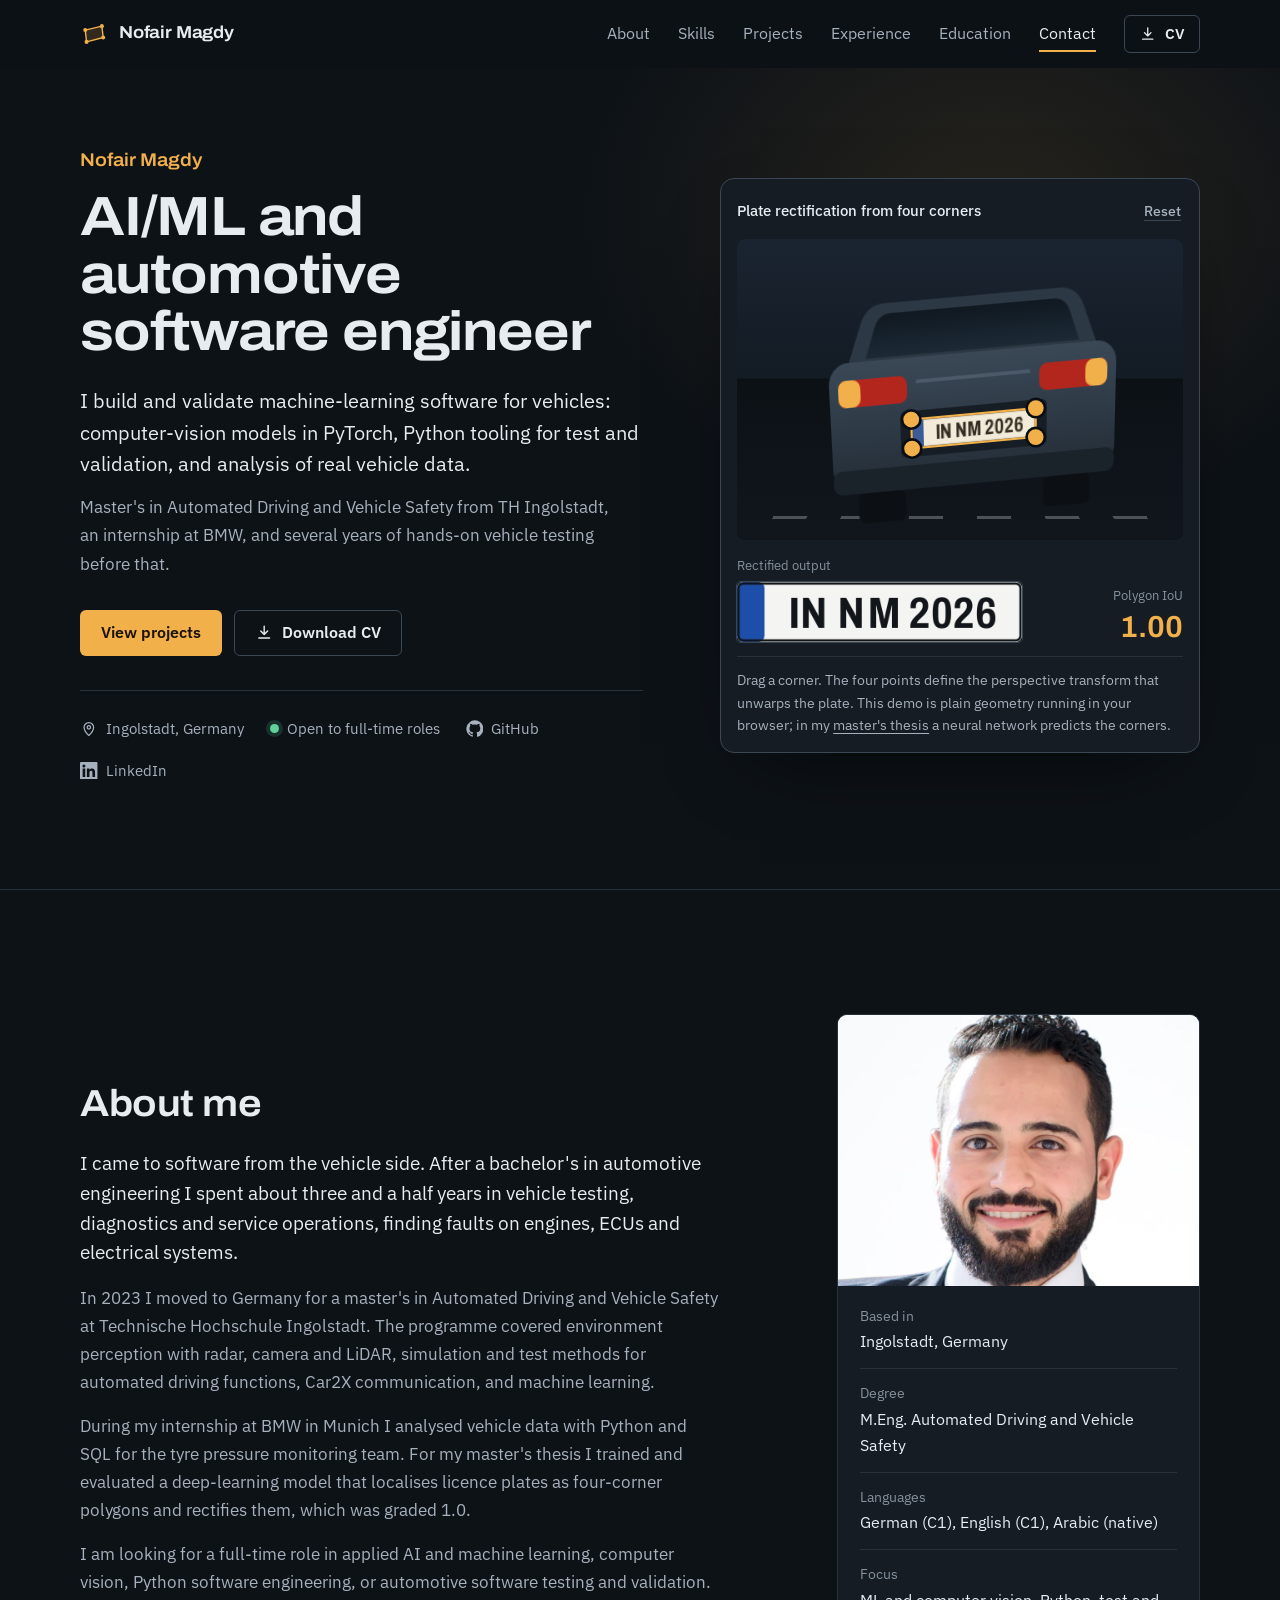
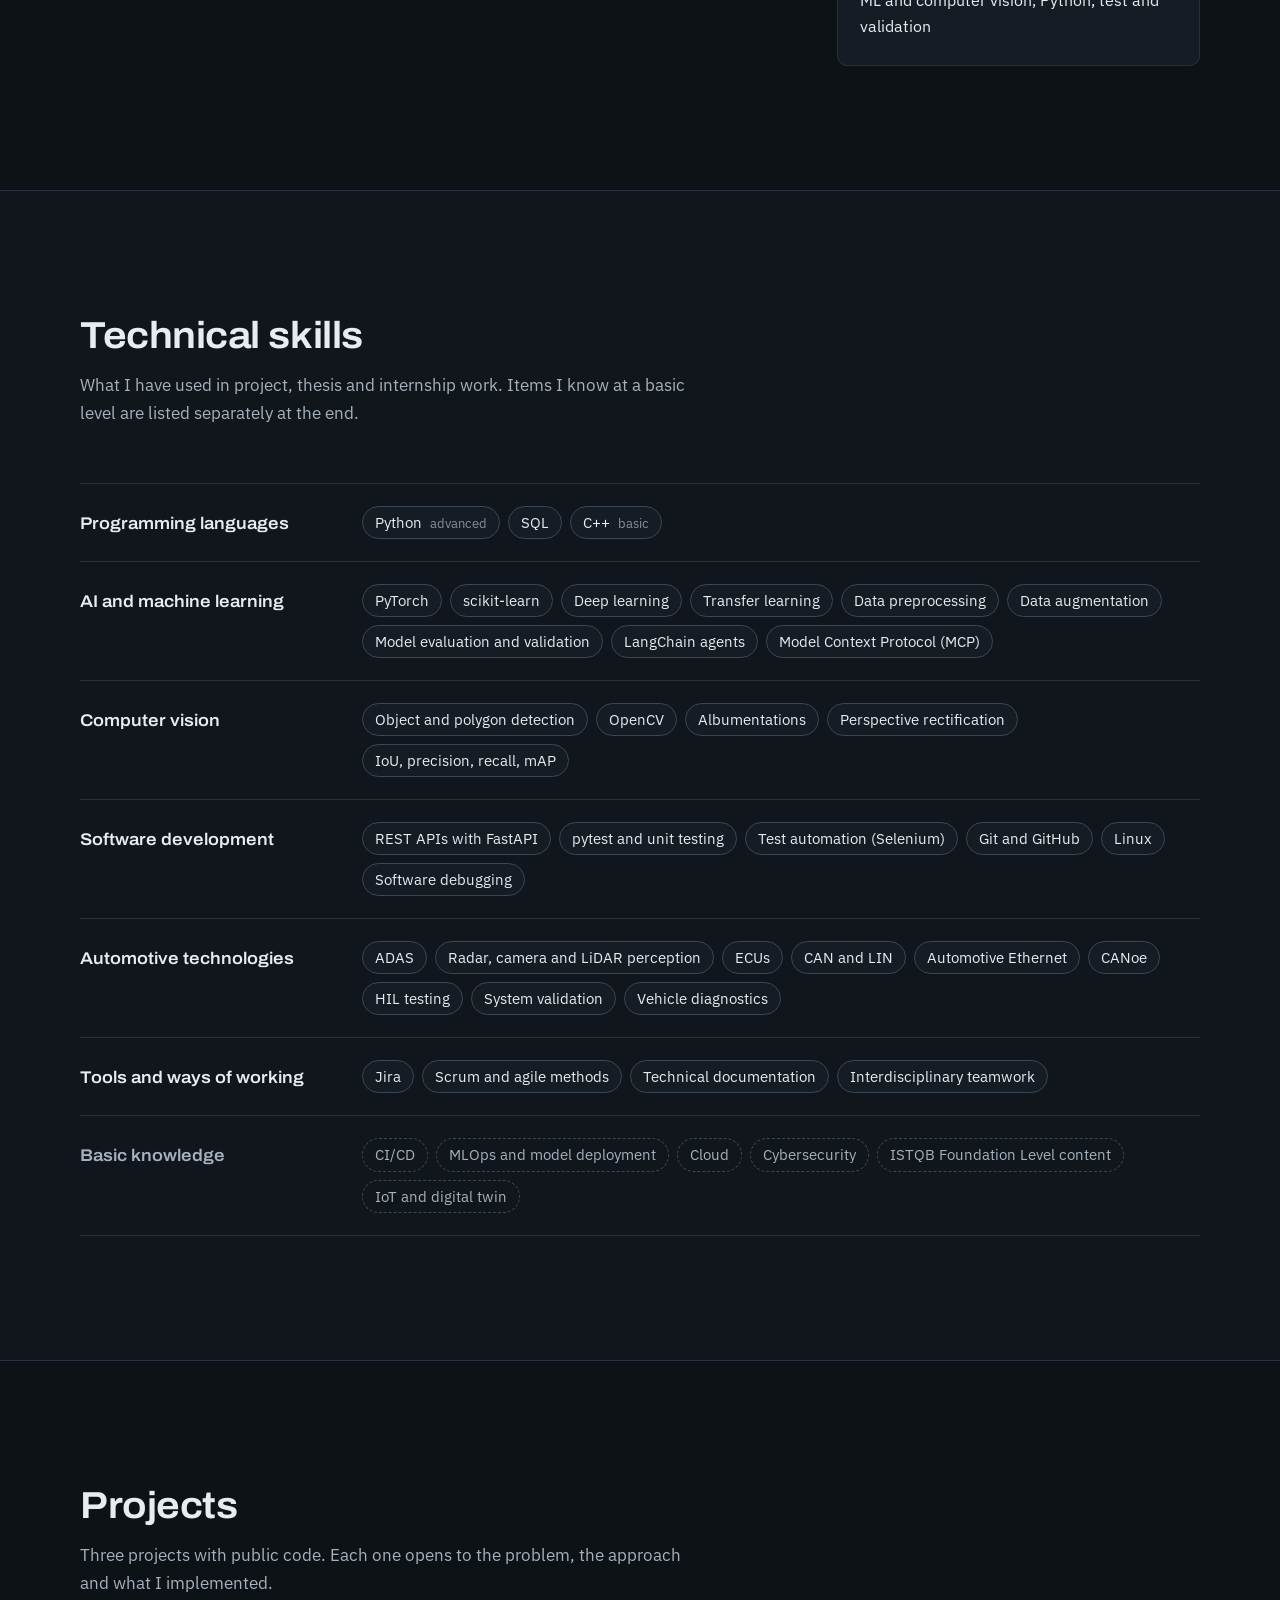
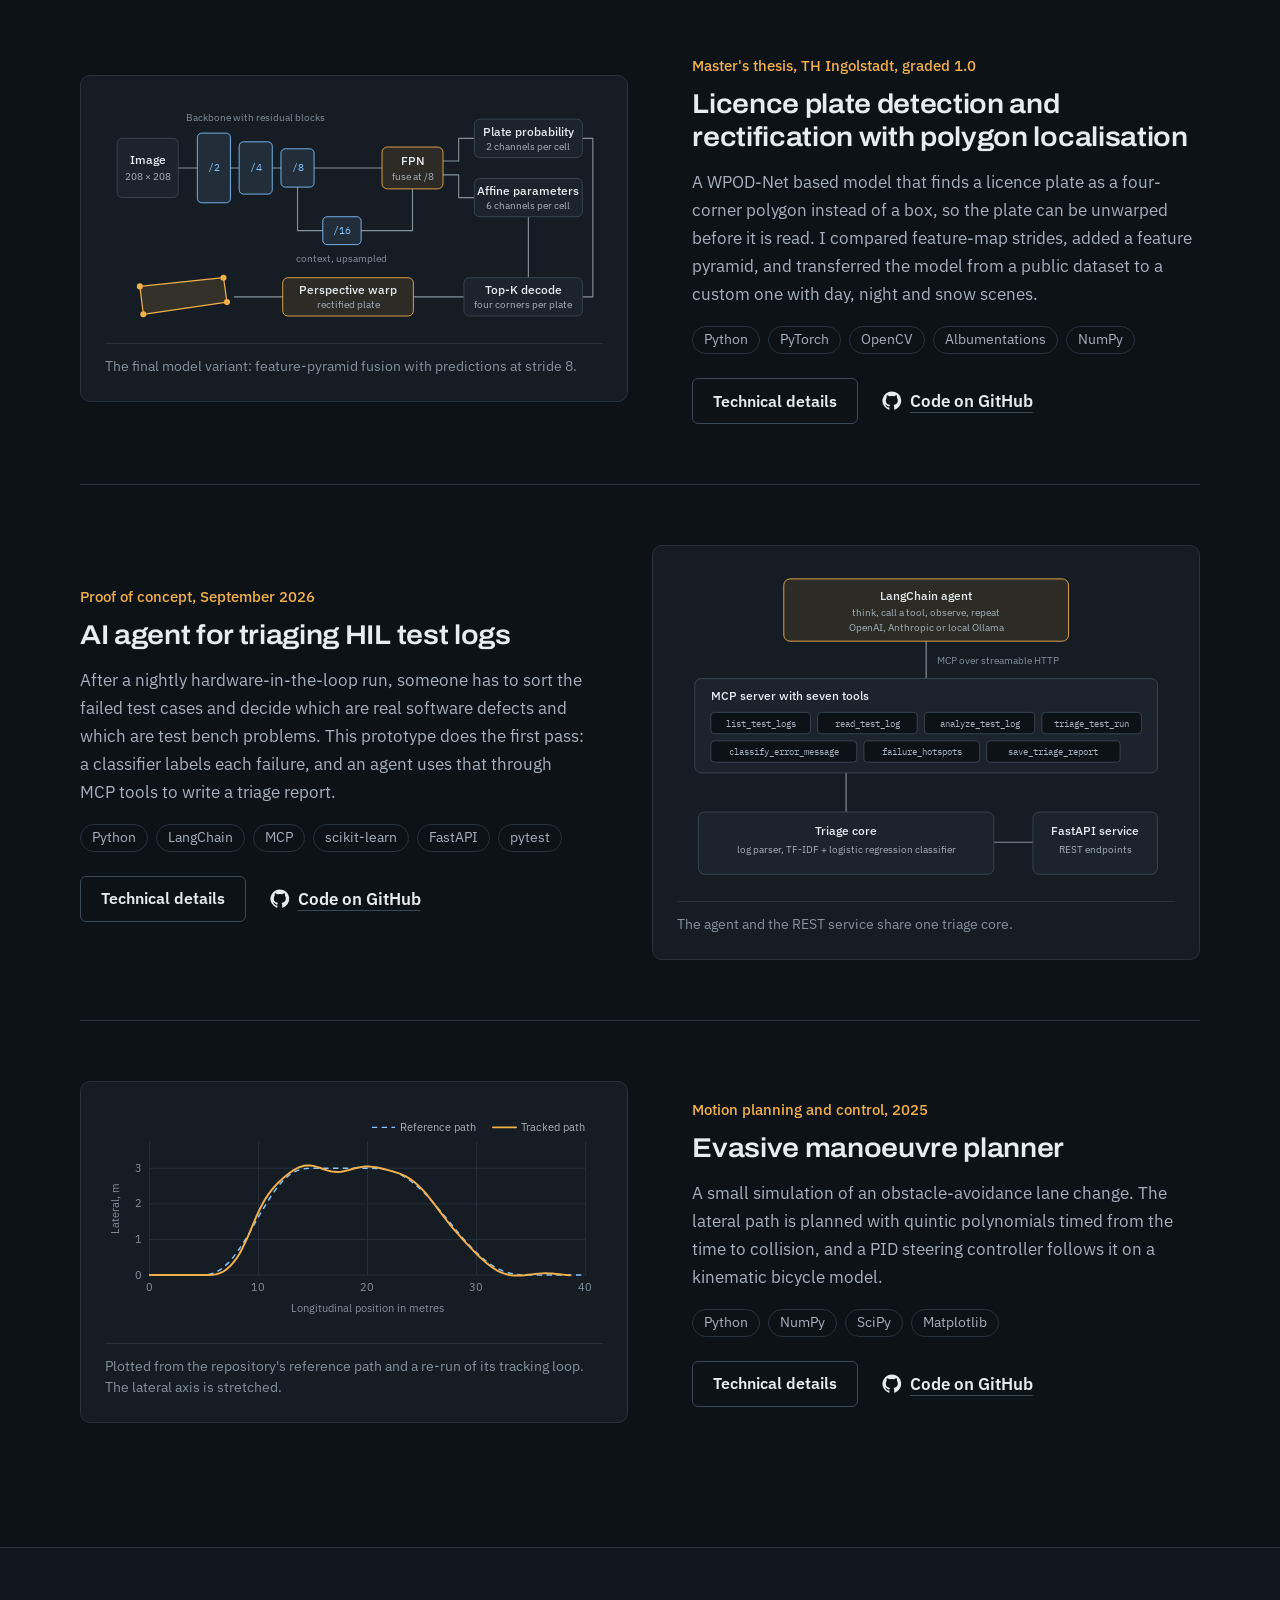
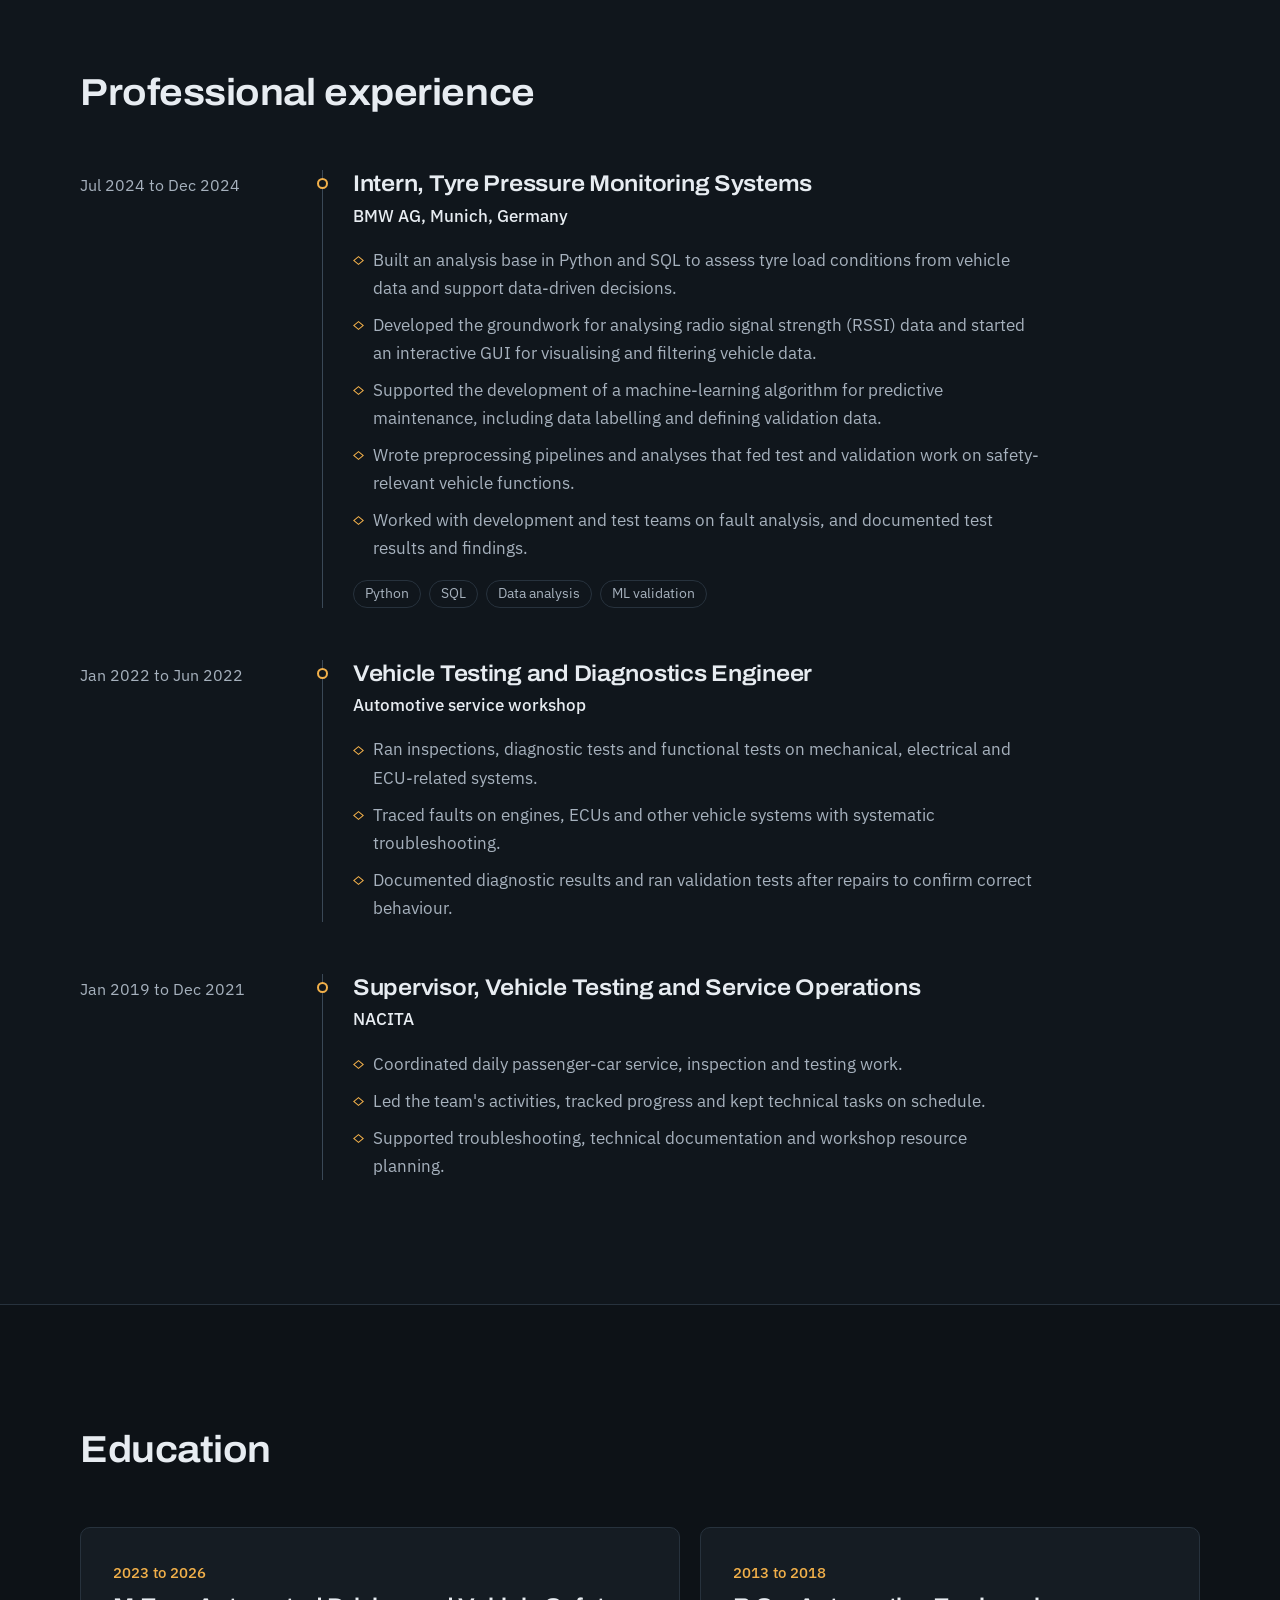
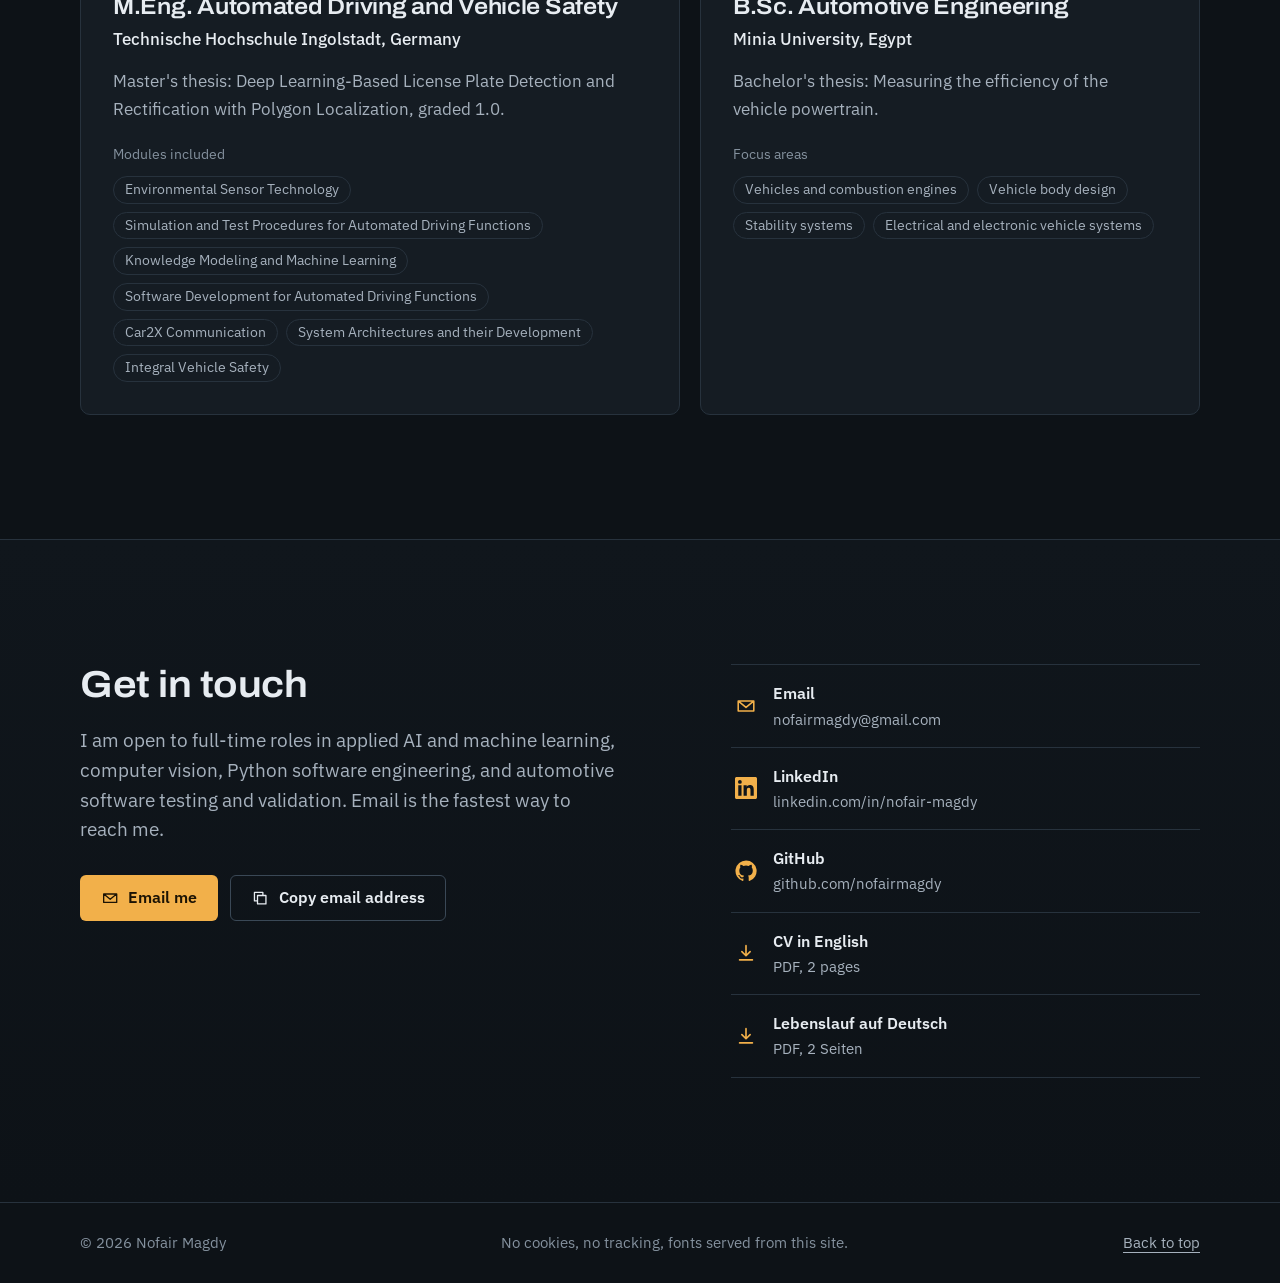
==== commit 2ef14507: "Add CV downloads in English and German Co-Authored-By: Claude Fable 5.2 <noreply@anthropic.com> Clau" ====
--- a/index.html
+++ b/index.html
@@ -78,8 +78,7 @@
         <a href="#experience">Experience</a>
         <a href="#education">Education</a>
         <a href="#contact">Contact</a>
-        <!-- CV download: add the PDF to assets/cv/ and delete the word "hidden" -->
-        <a class="btn btn-small btn-ghost nav-cv" href="assets/cv/Nofair_Magdy_CV_EN.pdf" download hidden>
+        <a class="btn btn-small btn-ghost nav-cv" href="assets/cv/Nofair_Magdy_CV_EN.pdf" download>
           <svg class="icon" aria-hidden="true"><use href="#i-download"/></svg>CV
         </a>
       </nav>
@@ -98,11 +97,7 @@
           <p class="hero-sub">Master's in Automated Driving and Vehicle Safety from TH Ingolstadt, an internship at BMW, and several years of hands-on vehicle testing before that.</p>
           <div class="hero-actions">
             <a class="btn btn-primary" href="#projects">View projects</a>
-            <a class="btn btn-ghost" href="#contact">
-              <svg class="icon" aria-hidden="true"><use href="#i-mail"/></svg>Contact me
-            </a>
-            <!-- CV download: add the PDF to assets/cv/ and delete the word "hidden" -->
-            <a class="btn btn-ghost" href="assets/cv/Nofair_Magdy_CV_EN.pdf" download hidden>
+            <a class="btn btn-ghost" href="assets/cv/Nofair_Magdy_CV_EN.pdf" download>
               <svg class="icon" aria-hidden="true"><use href="#i-download"/></svg>Download CV
             </a>
           </div>
@@ -480,9 +475,8 @@
           <li><a href="mailto:nofairmagdy@gmail.com"><svg class="icon" aria-hidden="true"><use href="#i-mail"/></svg><span><b>Email</b>nofairmagdy@gmail.com</span></a></li>
           <li><a href="https://www.linkedin.com/in/nofair-magdy" target="_blank" rel="noopener"><svg class="icon" aria-hidden="true"><use href="#i-linkedin"/></svg><span><b>LinkedIn</b>linkedin.com/in/nofair-magdy</span></a></li>
           <li><a href="https://github.com/nofairmagdy" target="_blank" rel="noopener"><svg class="icon" aria-hidden="true"><use href="#i-github"/></svg><span><b>GitHub</b>github.com/nofairmagdy</span></a></li>
-          <!-- CV downloads: add the PDFs to assets/cv/ and delete the word "hidden" on the next two items -->
-          <li hidden><a href="assets/cv/Nofair_Magdy_CV_EN.pdf" download><svg class="icon" aria-hidden="true"><use href="#i-download"/></svg><span><b>CV in English</b>PDF, 2 pages</span></a></li>
-          <li hidden><a href="assets/cv/Nofair_Magdy_CV_DE.pdf" download><svg class="icon" aria-hidden="true"><use href="#i-download"/></svg><span><b>Lebenslauf auf Deutsch</b>PDF, 2 Seiten</span></a></li>
+          <li><a href="assets/cv/Nofair_Magdy_CV_EN.pdf" download><svg class="icon" aria-hidden="true"><use href="#i-download"/></svg><span><b>CV in English</b>PDF, 2 pages</span></a></li>
+          <li><a href="assets/cv/Nofair_Magdy_CV_DE.pdf" download><svg class="icon" aria-hidden="true"><use href="#i-download"/></svg><span><b>Lebenslauf auf Deutsch</b>PDF, 2 Seiten</span></a></li>
         </ul>
       </div>
     </section>
